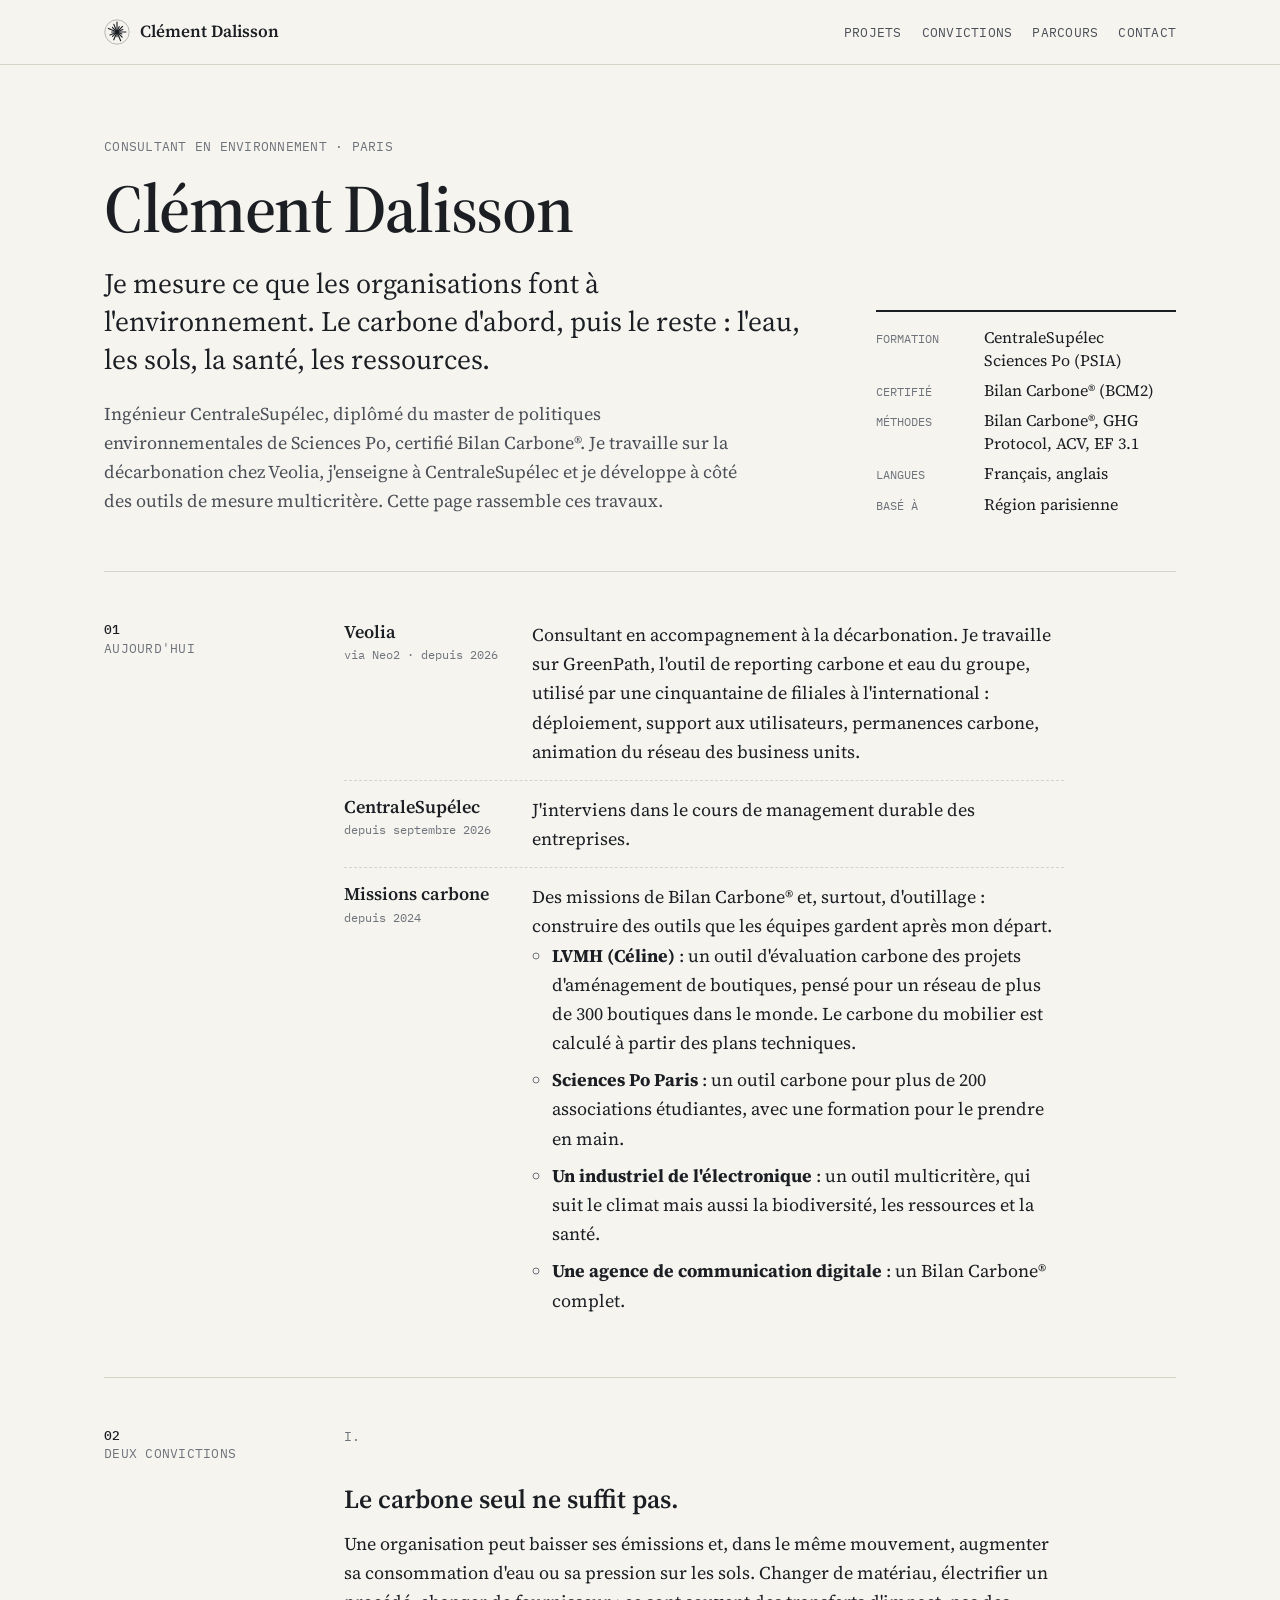
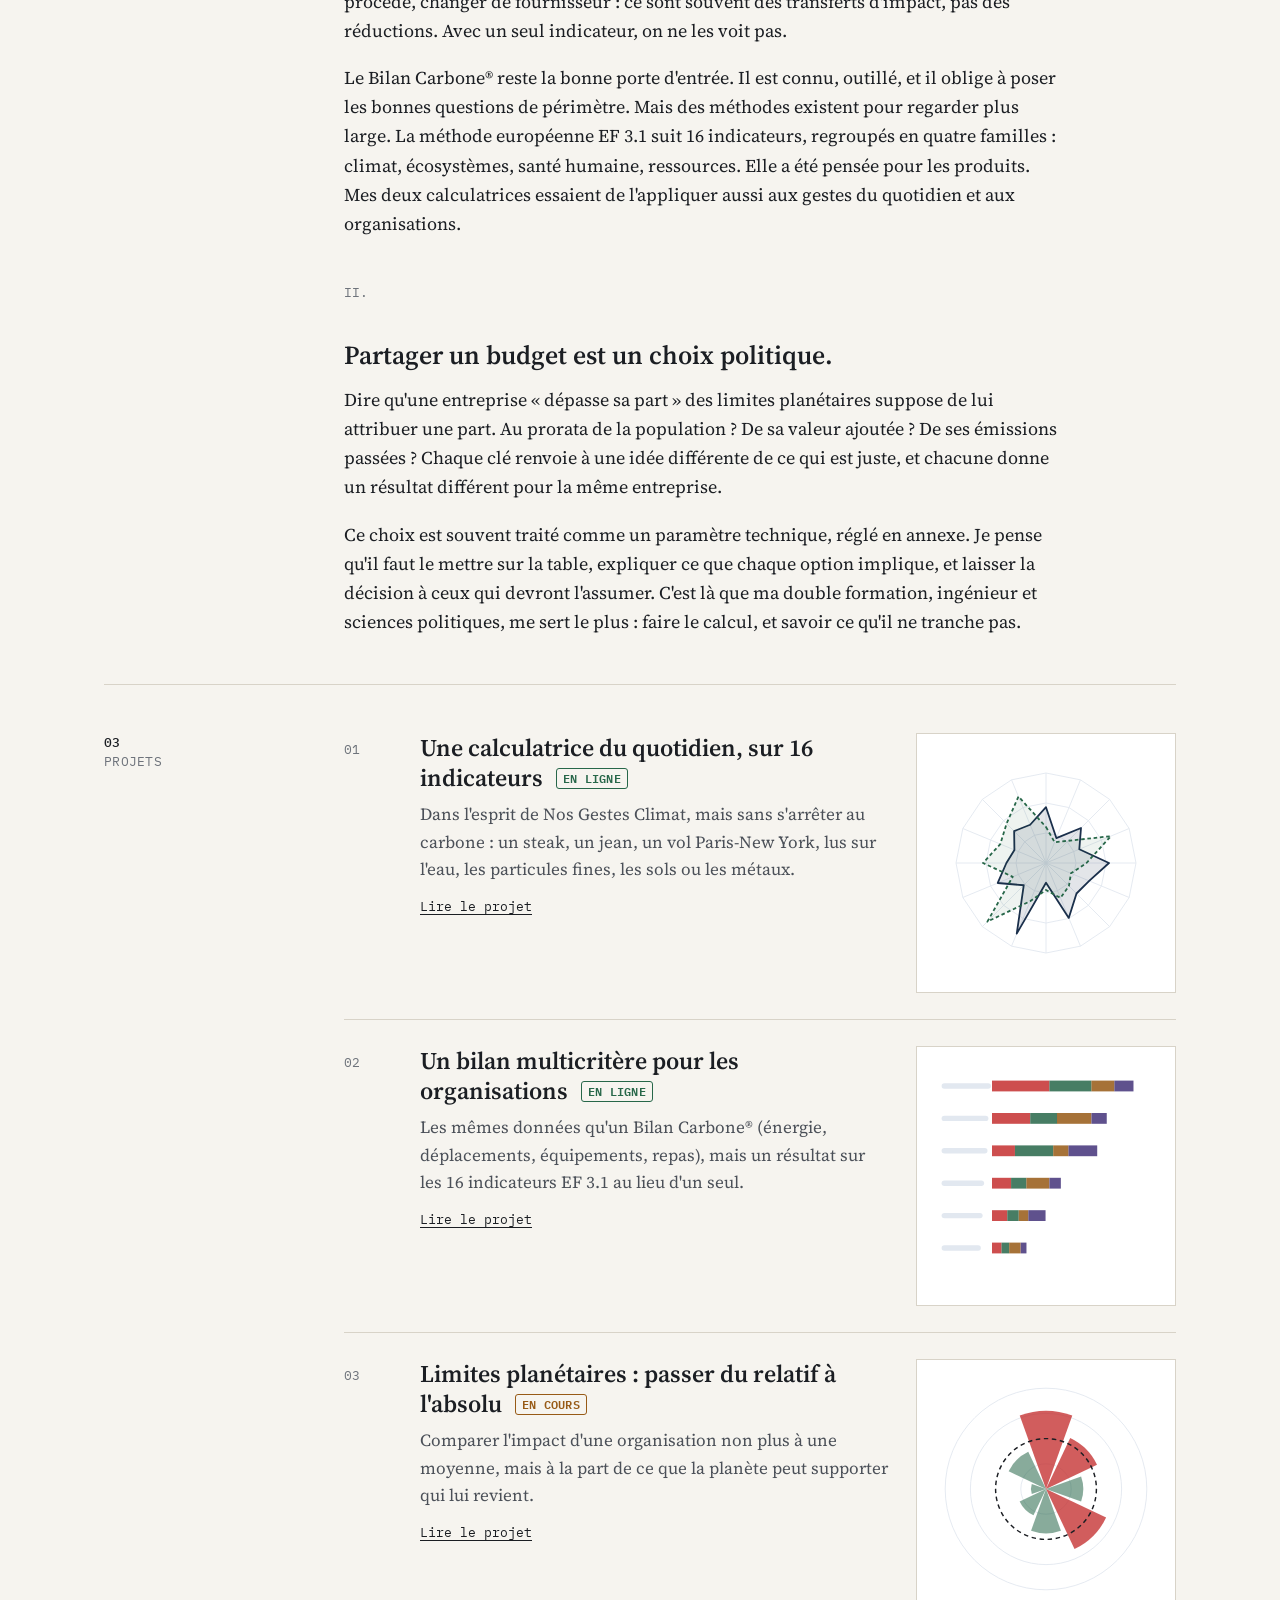
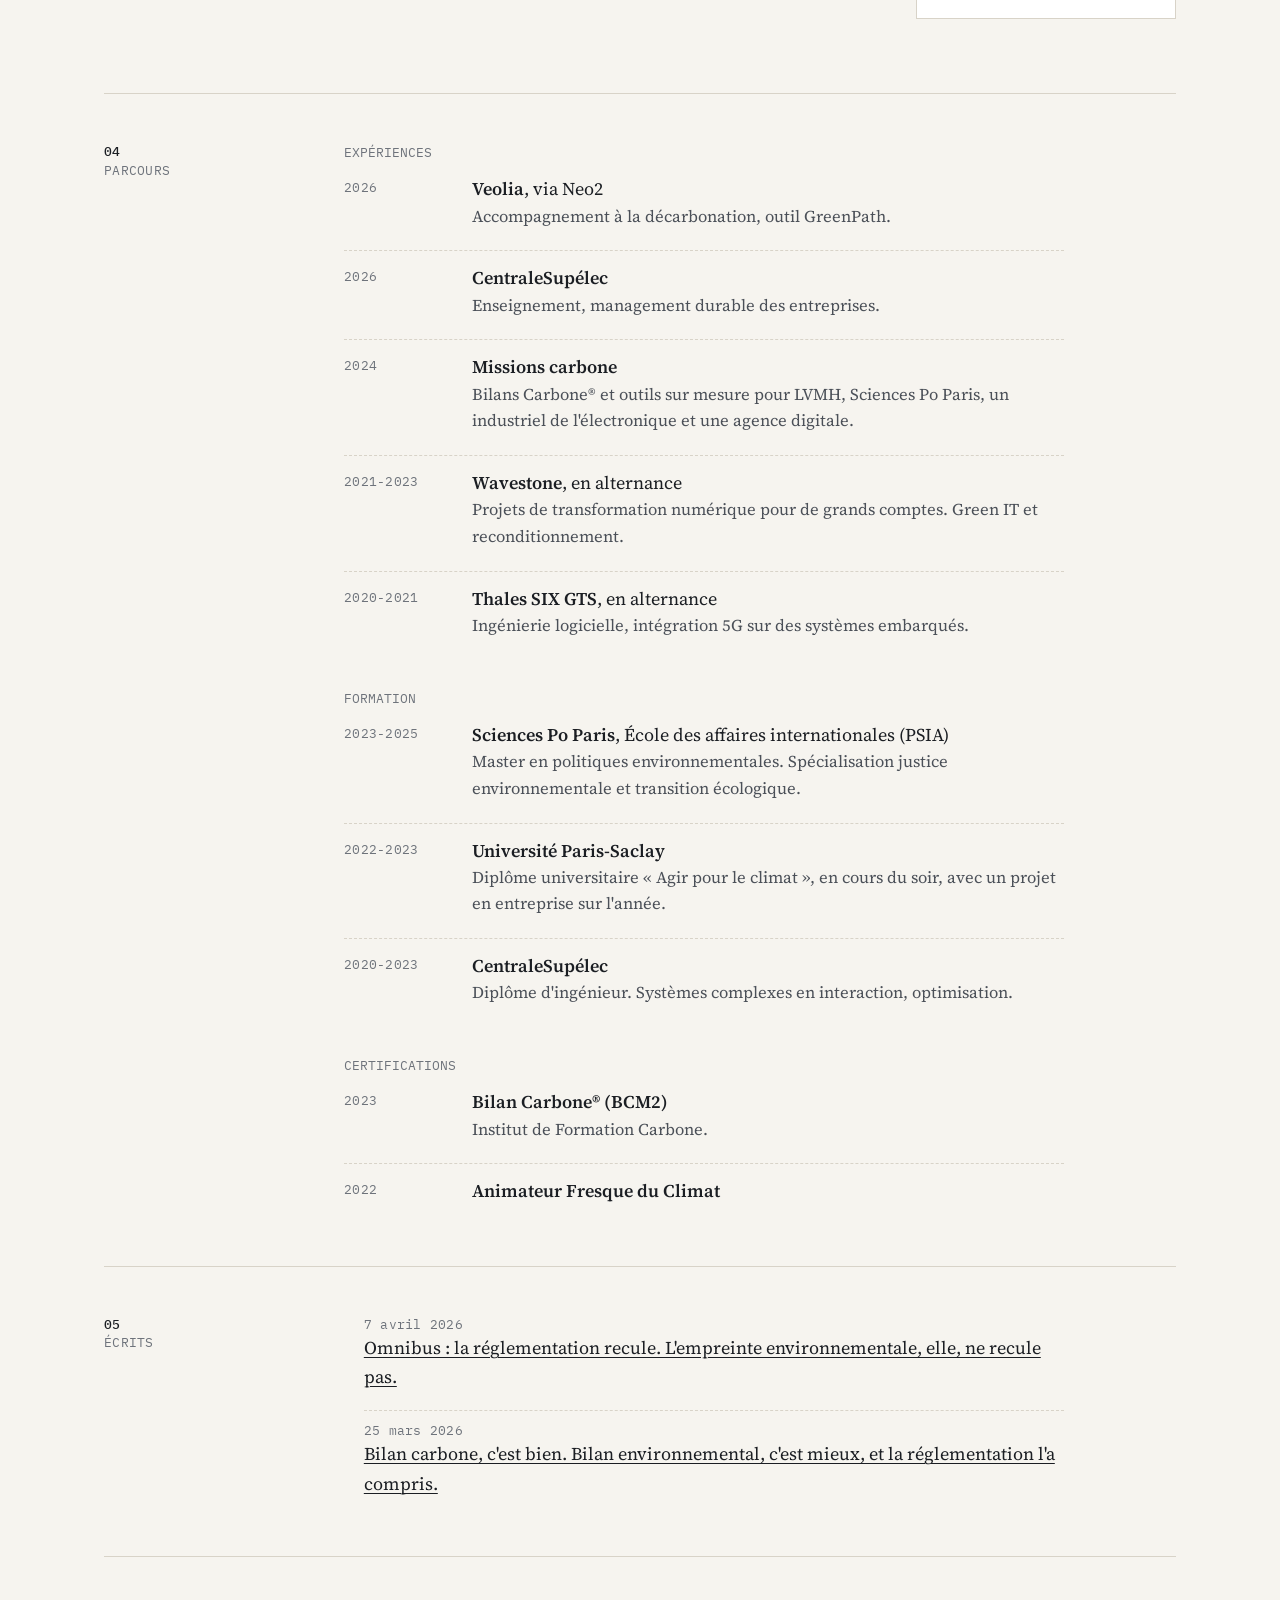
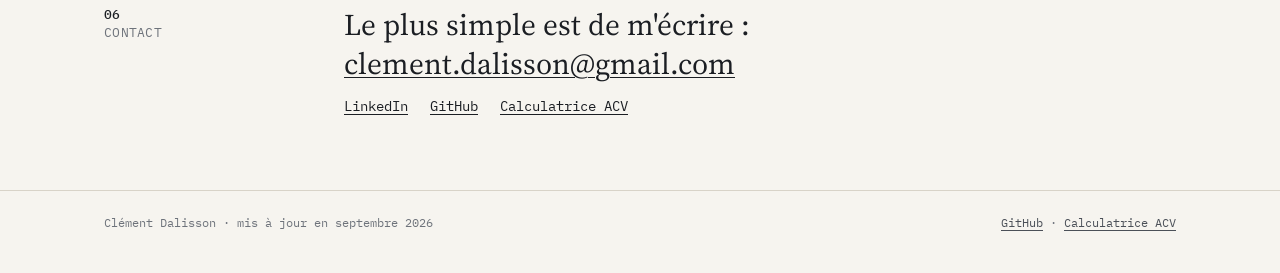
==== index.html @ efe72d6f "Première version de la page personnelle Co-Authored-By: Claude Opus 5.5 <noreply@anthropic.com>" ====
<!doctype html>
<html lang="fr">
<head>
<meta charset="utf-8">
<meta name="viewport" content="width=device-width, initial-scale=1">
<title>Clément Dalisson · Consultant en environnement</title>
<meta name="description" content="Clément Dalisson, consultant en environnement. Bilan Carbone®, analyse multicritère EF 3.1, outils de mesure pour les organisations.">
<meta name="author" content="Clément Dalisson">
<link rel="canonical" href="https://clementdalisson.github.io/">
<meta property="og:type" content="website">
<meta property="og:title" content="Clément Dalisson · Consultant en environnement">
<meta property="og:description" content="Clément Dalisson, consultant en environnement. Bilan Carbone®, analyse multicritère EF 3.1, outils de mesure pour les organisations.">
<meta property="og:url" content="https://clementdalisson.github.io/">
<meta property="og:locale" content="fr_FR">
<link rel="icon" href="./assets/favicon.svg" type="image/svg+xml">
<link rel="preconnect" href="https://fonts.googleapis.com">
<link rel="preconnect" href="https://fonts.gstatic.com" crossorigin>
<link rel="stylesheet" href="https://fonts.googleapis.com/css2?family=IBM+Plex+Mono:wght@400;500&family=Source+Serif+4:ital,opsz,wght@0,8..60,400;0,8..60,600;1,8..60,400&display=swap">
<link rel="stylesheet" href="./assets/style.css">
</head>
<body>
<header class="top">
  <div class="wrap">
    <a class="brand" href="./"><svg viewBox="0 0 32 32" xmlns="http://www.w3.org/2000/svg" aria-hidden="true"><circle cx="16.0" cy="16.0" r="15.0" fill="none" stroke="#1B1E23" stroke-width="1" opacity="0.35"/><line x1="16.0" y1="16.0" x2="16.0" y2="3.7" stroke="#1B1E23" stroke-width="1.4" stroke-linecap="round"/><line x1="16.0" y1="16.0" x2="18.7" y2="9.4" stroke="#1B1E23" stroke-width="1.4" stroke-linecap="round"/><line x1="16.0" y1="16.0" x2="22.9" y2="9.1" stroke="#1B1E23" stroke-width="1.4" stroke-linecap="round"/><line x1="16.0" y1="16.0" x2="23.2" y2="13.0" stroke="#1B1E23" stroke-width="1.4" stroke-linecap="round"/><line x1="16.0" y1="16.0" x2="27.0" y2="16.0" stroke="#1B1E23" stroke-width="1.4" stroke-linecap="round"/><line x1="16.0" y1="16.0" x2="22.0" y2="18.5" stroke="#1B1E23" stroke-width="1.4" stroke-linecap="round"/><line x1="16.0" y1="16.0" x2="22.4" y2="22.4" stroke="#1B1E23" stroke-width="1.4" stroke-linecap="round"/><line x1="16.0" y1="16.0" x2="20.5" y2="26.8" stroke="#1B1E23" stroke-width="1.4" stroke-linecap="round"/><line x1="16.0" y1="16.0" x2="16.0" y2="21.9" stroke="#1B1E23" stroke-width="1.4" stroke-linecap="round"/><line x1="16.0" y1="16.0" x2="12.0" y2="25.6" stroke="#1B1E23" stroke-width="1.4" stroke-linecap="round"/><line x1="16.0" y1="16.0" x2="10.5" y2="21.5" stroke="#1B1E23" stroke-width="1.4" stroke-linecap="round"/><line x1="16.0" y1="16.0" x2="7.4" y2="19.6" stroke="#1B1E23" stroke-width="1.4" stroke-linecap="round"/><line x1="16.0" y1="16.0" x2="9.5" y2="16.0" stroke="#1B1E23" stroke-width="1.4" stroke-linecap="round"/><line x1="16.0" y1="16.0" x2="5.4" y2="11.6" stroke="#1B1E23" stroke-width="1.4" stroke-linecap="round"/><line x1="16.0" y1="16.0" x2="10.3" y2="10.3" stroke="#1B1E23" stroke-width="1.4" stroke-linecap="round"/><line x1="16.0" y1="16.0" x2="12.1" y2="6.6" stroke="#1B1E23" stroke-width="1.4" stroke-linecap="round"/></svg><span>Clément Dalisson</span></a>
    <nav class="nav" aria-label="Navigation principale">
      <a href="./#projets">Projets</a>
      <a href="./#convictions">Convictions</a>
      <a href="./#parcours">Parcours</a>
      <a href="./#contact">Contact</a>
    </nav>
  </div>
</header>

<main>
  <section class="hero">
    <div class="wrap hero-grid">
      <div>
        <p class="kicker">Consultant en environnement · Paris</p>
        <h1>Clément Dalisson</h1>
        <p class="lede">Je mesure ce que les organisations font à l'environnement. Le carbone d'abord, puis le reste&nbsp;: l'eau, les sols, la santé, les ressources.</p>
        <p class="after">Ingénieur CentraleSupélec, diplômé du master de politiques environnementales de Sciences Po, certifié Bilan Carbone®. Je travaille sur la décarbonation chez Veolia, j'enseigne à CentraleSupélec et je développe à côté des outils de mesure multicritère. Cette page rassemble ces travaux.</p>
      </div>
      <aside class="card-facts" aria-label="En bref">
        <dl>
          <dt>Formation</dt><dd>CentraleSupélec<br>Sciences Po (PSIA)</dd>
          <dt>Certifié</dt><dd>Bilan Carbone® (BCM2)</dd>
          <dt>Méthodes</dt><dd>Bilan Carbone®, GHG Protocol, ACV, EF 3.1</dd>
          <dt>Langues</dt><dd>Français, anglais</dd>
          <dt>Basé à</dt><dd>Région parisienne</dd>
        </dl>
      </aside>
    </div>
  </section>

  <div class="wrap">

    <section class="row" id="aujourdhui">
      <div class="label"><b>01</b>Aujourd'hui</div>
      <div class="prose">
        <ul class="entries">
          <li>
            <div class="who">Veolia<small>via Neo2 · depuis 2026</small></div>
            <div>Consultant en accompagnement à la décarbonation. Je travaille sur GreenPath, l'outil de reporting carbone et eau du groupe, utilisé par une cinquantaine de filiales à l'international&nbsp;: déploiement, support aux utilisateurs, permanences carbone, animation du réseau des business units.</div>
          </li>
          <li>
            <div class="who">CentraleSupélec<small>depuis septembre 2026</small></div>
            <div>J'interviens dans le cours de management durable des entreprises.</div>
          </li>
          <li>
            <div class="who">Missions carbone<small>depuis 2024</small></div>
            <div>
              Des missions de Bilan Carbone® et, surtout, d'outillage&nbsp;: construire des outils que les équipes gardent après mon départ.
              <ul>
                <li><strong>LVMH (Céline)</strong>&nbsp;: un outil d'évaluation carbone des projets d'aménagement de boutiques, pensé pour un réseau de plus de 300 boutiques dans le monde. Le carbone du mobilier est calculé à partir des plans techniques.</li>
                <li><strong>Sciences Po Paris</strong>&nbsp;: un outil carbone pour plus de 200 associations étudiantes, avec une formation pour le prendre en main.</li>
                <li><strong>Un industriel de l'électronique</strong>&nbsp;: un outil multicritère, qui suit le climat mais aussi la biodiversité, les ressources et la santé.</li>
                <li><strong>Une agence de communication digitale</strong>&nbsp;: un Bilan Carbone® complet.</li>
              </ul>
            </div>
          </li>
        </ul>
      </div>
    </section>

    <section class="row" id="convictions">
      <div class="label"><b>02</b>Deux convictions</div>
      <div class="prose">
        <div class="thesis">
          <span class="n">I.</span>
          <h3>Le carbone seul ne suffit pas.</h3>
          <p>Une organisation peut baisser ses émissions et, dans le même mouvement, augmenter sa consommation d'eau ou sa pression sur les sols. Changer de matériau, électrifier un procédé, changer de fournisseur&nbsp;: ce sont souvent des transferts d'impact, pas des réductions. Avec un seul indicateur, on ne les voit pas.</p>
          <p>Le Bilan Carbone® reste la bonne porte d'entrée. Il est connu, outillé, et il oblige à poser les bonnes questions de périmètre. Mais des méthodes existent pour regarder plus large. La méthode européenne EF 3.1 suit 16 indicateurs, regroupés en quatre familles&nbsp;: climat, écosystèmes, santé humaine, ressources. Elle a été pensée pour les produits. Mes deux calculatrices essaient de l'appliquer aussi aux gestes du quotidien et aux organisations.</p>
        </div>
        <div class="thesis">
          <span class="n">II.</span>
          <h3>Partager un budget est un choix politique.</h3>
          <p>Dire qu'une entreprise «&nbsp;dépasse sa part&nbsp;» des limites planétaires suppose de lui attribuer une part. Au prorata de la population&nbsp;? De sa valeur ajoutée&nbsp;? De ses émissions passées&nbsp;? Chaque clé renvoie à une idée différente de ce qui est juste, et chacune donne un résultat différent pour la même entreprise.</p>
          <p>Ce choix est souvent traité comme un paramètre technique, réglé en annexe. Je pense qu'il faut le mettre sur la table, expliquer ce que chaque option implique, et laisser la décision à ceux qui devront l'assumer. C'est là que ma double formation, ingénieur et sciences politiques, me sert le plus&nbsp;: faire le calcul, et savoir ce qu'il ne tranche pas.</p>
        </div>
      </div>
    </section>

    <section class="row" id="projets">
      <div class="label"><b>03</b>Projets</div>
      <ol class="projects">
        <li>
          <a class="project" href="projets/calculatrice-personnelle.html">
            <span class="num">01</span>
            <div>
              <h3>Une calculatrice du quotidien, sur 16 indicateurs <span class="tag">En ligne</span></h3>
              <p>Dans l'esprit de Nos Gestes Climat, mais sans s'arrêter au carbone&nbsp;: un steak, un jean, un vol Paris-New York, lus sur l'eau, les particules fines, les sols ou les métaux.</p>
              <span class="go">Lire le projet</span>
            </div>
            <div class="thumb"><svg viewBox="0 0 260 260" xmlns="http://www.w3.org/2000/svg" role="img" aria-label="Aperçu : radar 16 indicateurs">
<polygon points="130.0,96.7 142.8,99.2 153.6,106.4 160.8,117.2 163.3,130.0 160.8,142.8 153.6,153.6 142.8,160.8 130.0,163.3 117.2,160.8 106.4,153.6 99.2,142.8 96.7,130.0 99.2,117.2 106.4,106.4 117.2,99.2" fill="none" stroke="#E2E8F0" stroke-width="1"/>
<polygon points="130.0,63.3 155.5,68.4 177.1,82.9 191.6,104.5 196.7,130.0 191.6,155.5 177.1,177.1 155.5,191.6 130.0,196.7 104.5,191.6 82.9,177.1 68.4,155.5 63.3,130.0 68.4,104.5 82.9,82.9 104.5,68.4" fill="none" stroke="#E2E8F0" stroke-width="1"/>
<polygon points="130.0,30.0 168.3,37.6 200.7,59.3 222.4,91.7 230.0,130.0 222.4,168.3 200.7,200.7 168.3,222.4 130.0,230.0 91.7,222.4 59.3,200.7 37.6,168.3 30.0,130.0 37.6,91.7 59.3,59.3 91.7,37.6" fill="none" stroke="#E2E8F0" stroke-width="1"/>
<line x1="130.0" y1="130.0" x2="130.0" y2="30.0" stroke="#E2E8F0" stroke-width="1"/>
<line x1="130.0" y1="130.0" x2="168.3" y2="37.6" stroke="#E2E8F0" stroke-width="1"/>
<line x1="130.0" y1="130.0" x2="200.7" y2="59.3" stroke="#E2E8F0" stroke-width="1"/>
<line x1="130.0" y1="130.0" x2="222.4" y2="91.7" stroke="#E2E8F0" stroke-width="1"/>
<line x1="130.0" y1="130.0" x2="230.0" y2="130.0" stroke="#E2E8F0" stroke-width="1"/>
<line x1="130.0" y1="130.0" x2="222.4" y2="168.3" stroke="#E2E8F0" stroke-width="1"/>
<line x1="130.0" y1="130.0" x2="200.7" y2="200.7" stroke="#E2E8F0" stroke-width="1"/>
<line x1="130.0" y1="130.0" x2="168.3" y2="222.4" stroke="#E2E8F0" stroke-width="1"/>
<line x1="130.0" y1="130.0" x2="130.0" y2="230.0" stroke="#E2E8F0" stroke-width="1"/>
<line x1="130.0" y1="130.0" x2="91.7" y2="222.4" stroke="#E2E8F0" stroke-width="1"/>
<line x1="130.0" y1="130.0" x2="59.3" y2="200.7" stroke="#E2E8F0" stroke-width="1"/>
<line x1="130.0" y1="130.0" x2="37.6" y2="168.3" stroke="#E2E8F0" stroke-width="1"/>
<line x1="130.0" y1="130.0" x2="30.0" y2="130.0" stroke="#E2E8F0" stroke-width="1"/>
<line x1="130.0" y1="130.0" x2="37.6" y2="91.7" stroke="#E2E8F0" stroke-width="1"/>
<line x1="130.0" y1="130.0" x2="59.3" y2="59.3" stroke="#E2E8F0" stroke-width="1"/>
<line x1="130.0" y1="130.0" x2="91.7" y2="37.6" stroke="#E2E8F0" stroke-width="1"/>
<polygon points="130.0,68.0 141.5,102.3 168.9,91.1 167.0,114.7 200.0,130.0 178.0,149.9 163.9,163.9 155.3,191.0 130.0,152.0 97.5,208.5 105.3,154.7 76.4,152.2 86.0,130.0 94.9,115.5 94.6,94.6 112.4,87.5" fill="#1A2F4B" fill-opacity="0.12" stroke="#1A2F4B" stroke-width="2" stroke-linejoin="round"/>
<polygon points="130.0,90.0 139.6,106.9 154.7,105.3 202.1,100.2 175.0,130.0 157.7,141.5 155.5,155.5 146.1,168.8 130.0,160.0 112.4,172.5 64.9,195.1 93.0,145.3 60.0,130.0 79.2,109.0 86.2,86.2 99.4,56.1" fill="#276749" fill-opacity="0.08" stroke="#276749" stroke-width="2" stroke-linejoin="round" stroke-dasharray="4 3"/>
</svg></div>
          </a>
        </li>
        <li>
          <a class="project" href="projets/calculatrice-organisation.html">
            <span class="num">02</span>
            <div>
              <h3>Un bilan multicritère pour les organisations <span class="tag">En ligne</span></h3>
              <p>Les mêmes données qu'un Bilan Carbone® (énergie, déplacements, équipements, repas), mais un résultat sur les 16 indicateurs EF 3.1 au lieu d'un seul.</p>
              <span class="go">Lire le projet</span>
            </div>
            <div class="thumb"><svg viewBox="0 0 260 260" xmlns="http://www.w3.org/2000/svg" role="img" aria-label="Aperçu : restitution par poste et par catégorie de dommage">
<rect x="14" y="27" width="54.8" height="6" rx="3" fill="#E2E8F0"/>
<rect x="70.0" y="24" width="63.8" height="12" fill="#C53030" fill-opacity="0.85"/>
<rect x="133.8" y="24" width="46.7" height="12" fill="#276749" fill-opacity="0.85"/>
<rect x="180.5" y="24" width="25.5" height="12" fill="#975A16" fill-opacity="0.85"/>
<rect x="206.0" y="24" width="21.2" height="12" fill="#44337A" fill-opacity="0.85"/>
<rect x="14" y="63" width="52.0" height="6" rx="3" fill="#E2E8F0"/>
<rect x="70.0" y="60" width="42.5" height="12" fill="#C53030" fill-opacity="0.85"/>
<rect x="112.5" y="60" width="29.8" height="12" fill="#276749" fill-opacity="0.85"/>
<rect x="142.2" y="60" width="38.2" height="12" fill="#975A16" fill-opacity="0.85"/>
<rect x="180.5" y="60" width="17.0" height="12" fill="#44337A" fill-opacity="0.85"/>
<rect x="14" y="99" width="51.0" height="6" rx="3" fill="#E2E8F0"/>
<rect x="70.0" y="96" width="25.5" height="12" fill="#C53030" fill-opacity="0.85"/>
<rect x="95.5" y="96" width="42.5" height="12" fill="#276749" fill-opacity="0.85"/>
<rect x="138.0" y="96" width="17.0" height="12" fill="#975A16" fill-opacity="0.85"/>
<rect x="155.0" y="96" width="31.9" height="12" fill="#44337A" fill-opacity="0.85"/>
<rect x="14" y="135" width="47.2" height="6" rx="3" fill="#E2E8F0"/>
<rect x="70.0" y="132" width="21.2" height="12" fill="#C53030" fill-opacity="0.85"/>
<rect x="91.2" y="132" width="17.0" height="12" fill="#276749" fill-opacity="0.85"/>
<rect x="108.2" y="132" width="25.5" height="12" fill="#975A16" fill-opacity="0.85"/>
<rect x="133.8" y="132" width="12.7" height="12" fill="#44337A" fill-opacity="0.85"/>
<rect x="14" y="171" width="45.6" height="6" rx="3" fill="#E2E8F0"/>
<rect x="70.0" y="168" width="17.0" height="12" fill="#C53030" fill-opacity="0.85"/>
<rect x="87.0" y="168" width="12.7" height="12" fill="#276749" fill-opacity="0.85"/>
<rect x="99.8" y="168" width="10.6" height="12" fill="#975A16" fill-opacity="0.85"/>
<rect x="110.4" y="168" width="19.1" height="12" fill="#44337A" fill-opacity="0.85"/>
<rect x="14" y="207" width="43.6" height="6" rx="3" fill="#E2E8F0"/>
<rect x="70.0" y="204" width="10.6" height="12" fill="#C53030" fill-opacity="0.85"/>
<rect x="80.6" y="204" width="8.5" height="12" fill="#276749" fill-opacity="0.85"/>
<rect x="89.1" y="204" width="12.7" height="12" fill="#975A16" fill-opacity="0.85"/>
<rect x="101.9" y="204" width="6.4" height="12" fill="#44337A" fill-opacity="0.85"/>
</svg></div>
          </a>
        </li>
        <li>
          <a class="project" href="projets/limites-planetaires.html">
            <span class="num">03</span>
            <div>
              <h3>Limites planétaires&nbsp;: passer du relatif à l'absolu <span class="tag wip">En cours</span></h3>
              <p>Comparer l'impact d'une organisation non plus à une moyenne, mais à la part de ce que la planète peut supporter qui lui revient.</p>
              <span class="go">Lire le projet</span>
            </div>
            <div class="thumb"><svg viewBox="0 0 260 260" xmlns="http://www.w3.org/2000/svg" role="img" aria-label="Aperçu : diagramme polaire">
<circle cx="130.0" cy="130.0" r="28.0" fill="none" stroke="#E2E8F0" stroke-width="1"/>
<circle cx="130.0" cy="130.0" r="84.0" fill="none" stroke="#E2E8F0" stroke-width="1"/>
<circle cx="130.0" cy="130.0" r="112.0" fill="none" stroke="#E2E8F0" stroke-width="1"/>
<path d="M130.0,130.0 L100.8,48.2 A86.8,86.8 0 0 1 159.2,48.2 Z" fill="#C53030" fill-opacity="0.78"/>
<path d="M130.0,130.0 L156.9,73.3 A62.7,62.7 0 0 1 186.7,103.1 Z" fill="#C53030" fill-opacity="0.78"/>
<path d="M130.0,130.0 L169.0,116.1 A41.4,41.4 0 0 1 169.0,143.9 Z" fill="#276749" fill-opacity="0.55"/>
<path d="M130.0,130.0 L196.8,161.7 A73.9,73.9 0 0 1 161.7,196.8 Z" fill="#C53030" fill-opacity="0.78"/>
<path d="M130.0,130.0 L146.6,176.4 A49.3,49.3 0 0 1 113.4,176.4 Z" fill="#276749" fill-opacity="0.55"/>
<path d="M130.0,130.0 L116.1,159.3 A32.5,32.5 0 0 1 100.7,143.9 Z" fill="#276749" fill-opacity="0.55"/>
<path d="M130.0,130.0 L114.2,135.6 A16.8,16.8 0 0 1 114.2,124.4 Z" fill="#276749" fill-opacity="0.55"/>
<path d="M130.0,130.0 L88.5,110.3 A45.9,45.9 0 0 1 110.3,88.5 Z" fill="#276749" fill-opacity="0.55"/>
<circle cx="130.0" cy="130.0" r="56" fill="none" stroke="#1B1E23" stroke-width="1.6" stroke-dasharray="5 4"/>
</svg></div>
          </a>
        </li>
      </ol>
    </section>

    <section class="row" id="parcours">
      <div class="label"><b>04</b>Parcours</div>
      <div class="prose">
        <p class="sub-h">Expériences</p>
        <ol class="timeline">
          <li><span class="year">2026</span><div><strong>Veolia</strong>, via Neo2<span class="d">Accompagnement à la décarbonation, outil GreenPath.</span></div></li>
          <li><span class="year">2026</span><div><strong>CentraleSupélec</strong><span class="d">Enseignement, management durable des entreprises.</span></div></li>
          <li><span class="year">2024</span><div><strong>Missions carbone</strong><span class="d">Bilans Carbone® et outils sur mesure pour LVMH, Sciences Po Paris, un industriel de l'électronique et une agence digitale.</span></div></li>
          <li><span class="year">2021-2023</span><div><strong>Wavestone</strong>, en alternance<span class="d">Projets de transformation numérique pour de grands comptes. Green IT et reconditionnement.</span></div></li>
          <li><span class="year">2020-2021</span><div><strong>Thales SIX GTS</strong>, en alternance<span class="d">Ingénierie logicielle, intégration 5G sur des systèmes embarqués.</span></div></li>
        </ol>
        <p class="sub-h">Formation</p>
        <ol class="timeline">
          <li><span class="year">2023-2025</span><div><strong>Sciences Po Paris</strong>, École des affaires internationales (PSIA)<span class="d">Master en politiques environnementales. Spécialisation justice environnementale et transition écologique.</span></div></li>
          <li><span class="year">2022-2023</span><div><strong>Université Paris-Saclay</strong><span class="d">Diplôme universitaire «&nbsp;Agir pour le climat&nbsp;», en cours du soir, avec un projet en entreprise sur l'année.</span></div></li>
          <li><span class="year">2020-2023</span><div><strong>CentraleSupélec</strong><span class="d">Diplôme d'ingénieur. Systèmes complexes en interaction, optimisation.</span></div></li>
        </ol>
        <p class="sub-h">Certifications</p>
        <ol class="timeline">
          <li><span class="year">2023</span><div><strong>Bilan Carbone® (BCM2)</strong><span class="d">Institut de Formation Carbone.</span></div></li>
          <li><span class="year">2022</span><div><strong>Animateur Fresque du Climat</strong></div></li>
        </ol>
      </div>
    </section>

    <section class="row" id="ecrits">
      <div class="label"><b>05</b>Écrits</div>
      <div class="prose">
        <ul class="writings">
          <li><span class="year">7 avril 2026</span><a href="https://clementdalisson.github.io/calculatrice-acv/#articles/2026-04-omnibus-reglementation-empreinte-environnementale">Omnibus&nbsp;: la réglementation recule. L'empreinte environnementale, elle, ne recule pas.</a></li>
          <li><span class="year">25 mars 2026</span><a href="https://clementdalisson.github.io/calculatrice-acv/#articles/2026-03-bilan-carbone-vs-bilan-environnemental">Bilan carbone, c'est bien. Bilan environnemental, c'est mieux, et la réglementation l'a compris.</a></li>
        </ul>
      </div>
    </section>

    <section class="row" id="contact">
      <div class="label"><b>06</b>Contact</div>
      <div class="prose">
        <p class="contact-line">Le plus simple est de m'écrire&nbsp;: <a href="mailto:clement.dalisson@gmail.com">clement.dalisson@gmail.com</a></p>
        <p class="contact-links">
          <a href="https://www.linkedin.com/in/clement-dalisson">LinkedIn</a>
          <a href="https://github.com/ClementDalisson">GitHub</a>
          <a href="https://clementdalisson.github.io/calculatrice-acv/">Calculatrice ACV</a>
        </p>
      </div>
    </section>

  </div>
</main>

<footer class="foot">
  <div class="wrap">
    <span>Clément Dalisson · mis à jour en septembre 2026</span>
    <span><a href="https://github.com/ClementDalisson">GitHub</a> · <a href="https://clementdalisson.github.io/calculatrice-acv/">Calculatrice ACV</a></span>
  </div>
</footer>
</body>
</html>
---- assets/style.css ----
/* clementdalisson.github.io
   Mise en page éditoriale. Les fragments d'interface reprennent
   la palette de la calculatrice (calculatrice-acv). */

:root {
  --paper: #F6F4EF;
  --paper-2: #EFECE4;
  --card: #FFFFFF;
  --ink: #1B1E23;
  --ink-2: #4B5058;
  --ink-3: #6E737B;
  --rule: #D8D3C8;
  --navy: #1A2F4B;
  --navy-2: #2C5282;

  /* catégories de dommage, reprises de la calculatrice */
  --climat: #C53030;
  --eco: #276749;
  --sante: #975A16;
  --ressources: #44337A;

  --serif: "Source Serif 4", Georgia, "Times New Roman", serif;
  --mono: "IBM Plex Mono", ui-monospace, Menlo, Consolas, monospace;
  --ui: "Segoe UI", system-ui, -apple-system, sans-serif;

  --wrap: 1120px;
  --gutter: 24px;
  color-scheme: light;
}

* { box-sizing: border-box; margin: 0; padding: 0; }

html { -webkit-text-size-adjust: 100%; }

body {
  background: var(--paper);
  color: var(--ink);
  font-family: var(--serif);
  font-size: 18px;
  line-height: 1.62;
  font-optical-sizing: auto;
  -webkit-font-smoothing: antialiased;
  overflow-x: hidden;
}

a { color: inherit; text-decoration-thickness: 1px; text-underline-offset: 3px; }
a:hover { color: var(--navy-2); }
:focus-visible { outline: 2px solid var(--navy-2); outline-offset: 3px; border-radius: 2px; }

.wrap { max-width: var(--wrap); margin: 0 auto; padding: 0 var(--gutter); }

.mono, .kicker, .label, figcaption, .meta dt, .nav a, .tag, .year {
  font-family: var(--mono);
  font-size: 12.5px;
  letter-spacing: 0.02em;
  line-height: 1.5;
}

/* ---------- En-tête ---------- */
.top {
  border-bottom: 1px solid var(--rule);
}
.top .wrap {
  display: flex; align-items: center; justify-content: space-between;
  gap: 16px; min-height: 64px; flex-wrap: wrap; padding-top: 10px; padding-bottom: 10px;
}
.brand {
  display: inline-flex; align-items: center; gap: 10px;
  text-decoration: none; font-weight: 600; font-size: 17px;
}
.brand svg { width: 26px; height: 26px; flex: none; }
.nav { display: flex; gap: 20px; flex-wrap: wrap; }
.nav a { text-decoration: none; color: var(--ink-2); text-transform: uppercase; }
.nav a:hover, .nav a[aria-current="page"] { color: var(--ink); text-decoration: underline; }

/* ---------- Ouverture ---------- */
.hero { padding: 72px 0 56px; }
.hero-grid {
  display: grid; grid-template-columns: minmax(0, 1fr) 300px; gap: 64px; align-items: end;
}
.kicker { color: var(--ink-3); text-transform: uppercase; margin-bottom: 18px; }
h1 {
  font-weight: 600; font-size: clamp(40px, 6vw, 68px);
  line-height: 1.02; letter-spacing: -0.02em;
}
.lede {
  font-size: clamp(22px, 2.4vw, 28px); line-height: 1.35;
  margin-top: 22px; max-width: 30em; font-weight: 400;
}
.hero p.after { margin-top: 20px; max-width: 36em; color: var(--ink-2); }

.card-facts {
  border-top: 2px solid var(--ink);
  padding-top: 14px;
}
.card-facts dl { display: grid; grid-template-columns: 96px 1fr; row-gap: 8px; column-gap: 12px; }
.card-facts dt { font-family: var(--mono); font-size: 12px; color: var(--ink-3); text-transform: uppercase; padding-top: 3px; }
.card-facts dd { font-size: 16px; line-height: 1.4; }

/* ---------- Rangées à marge ---------- */
.row {
  display: grid; grid-template-columns: 200px minmax(0, 1fr); gap: 40px;
  border-top: 1px solid var(--rule); padding: 48px 0;
}
.row > .label { color: var(--ink-3); text-transform: uppercase; }
.row > .label b { display: block; color: var(--ink); font-weight: 500; }
.prose { max-width: 40em; }
.prose p + p, .prose p + ul, .prose ul + p { margin-top: 1em; }
.prose h3 {
  font-size: 22px; font-weight: 600; line-height: 1.3; margin: 0 0 10px;
}
.prose h3:not(:first-child) { margin-top: 36px; }
.prose ul { padding-left: 1.1em; }
.prose li + li { margin-top: 0.45em; }
.prose li::marker { color: var(--ink-3); }
.prose .aside { color: var(--ink-2); font-size: 16.5px; }

/* Convictions */
.thesis + .thesis { margin-top: 44px; }
.thesis h3 { font-size: 26px; font-weight: 600; margin-bottom: 12px; }
.thesis .n { font-family: var(--mono); font-size: 13px; color: var(--ink-3); display: block; margin-bottom: 6px; }

/* Missions / postes */
.entries { list-style: none; padding: 0 !important; }
.entries > li { display: grid; grid-template-columns: 170px minmax(0, 1fr); gap: 18px; padding: 14px 0; border-top: 1px dashed var(--rule); margin: 0 !important; }
.entries > li:first-child { border-top: 0; padding-top: 0; }
.entries .who { font-weight: 600; line-height: 1.35; }
.entries .who small { display: block; font-family: var(--mono); font-weight: 400; font-size: 12px; color: var(--ink-3); margin-top: 3px; }

/* ---------- Projets (index) ---------- */
.projects { list-style: none; }
.project {
  display: grid; grid-template-columns: 48px minmax(0, 1fr) 260px; gap: 28px;
  align-items: start; padding: 26px 0; border-top: 1px solid var(--rule);
  text-decoration: none; color: inherit;
}
.projects li:first-child .project { border-top: 0; padding-top: 0; }
.project .num { font-family: var(--mono); font-size: 13px; color: var(--ink-3); padding-top: 6px; }
.project h3 { font-size: 24px; font-weight: 600; line-height: 1.25; }
.project p { color: var(--ink-2); margin-top: 8px; font-size: 17px; }
.project .go { font-family: var(--mono); font-size: 12.5px; margin-top: 12px; display: inline-block; text-decoration: underline; text-underline-offset: 3px; }
.project:hover h3 { color: var(--navy-2); }
.project .thumb { background: var(--card); border: 1px solid var(--rule); padding: 12px; }
.project .thumb svg { display: block; width: 100%; height: auto; }
.tag {
  display: inline-block; font-size: 11.5px; text-transform: uppercase;
  border: 1px solid currentColor; border-radius: 3px; padding: 1px 6px; margin-left: 8px;
  vertical-align: 3px; color: var(--eco);
}
.tag.wip { color: var(--sante); }

/* ---------- Parcours ---------- */
.timeline { list-style: none; }
.timeline li { display: grid; grid-template-columns: 110px minmax(0, 1fr); gap: 18px; padding: 12px 0; border-top: 1px dashed var(--rule); }
.timeline li:first-child { border-top: 0; padding-top: 0; }
.timeline .year { color: var(--ink-3); padding-top: 4px; }
.timeline strong { font-weight: 600; }
.timeline span.d { display: block; color: var(--ink-2); font-size: 16.5px; }
.sub-h { font-family: var(--mono); font-size: 12.5px; text-transform: uppercase; color: var(--ink-3); margin: 36px 0 12px; }
.sub-h:first-child { margin-top: 0; }

/* Écrits */
.writings { list-style: none; }
.writings li { padding: 10px 0; border-top: 1px dashed var(--rule); }
.writings li:first-child { border-top: 0; padding-top: 0; }
.writings .year { display: block; color: var(--ink-3); }

/* Contact */
.contact-line { font-size: clamp(22px, 2.6vw, 30px); line-height: 1.3; }
.contact-links { margin-top: 14px; display: flex; gap: 22px; flex-wrap: wrap; font-family: var(--mono); font-size: 13.5px; }

/* ---------- Pages projet ---------- */
.p-head { padding: 64px 0 40px; }
.crumbs { margin-bottom: 22px; color: var(--ink-3); text-transform: uppercase; }
.crumbs a { text-decoration: none; }
.crumbs a:hover { text-decoration: underline; }
.p-head h1 { font-size: clamp(36px, 5.2vw, 58px); max-width: 16em; }
.p-head .lede { max-width: 32em; }

.meta {
  display: grid; grid-template-columns: repeat(4, minmax(0, 1fr)); gap: 20px;
  margin-top: 40px; padding-top: 16px; border-top: 2px solid var(--ink);
}
.meta dt { color: var(--ink-3); text-transform: uppercase; margin-bottom: 4px; }
.meta dd { font-size: 16px; line-height: 1.4; }

.figure-wide { padding: 8px 0 48px; }

.next {
  border-top: 1px solid var(--rule); padding: 36px 0 12px;
  display: flex; justify-content: space-between; gap: 20px; flex-wrap: wrap;
}
.next a { text-decoration: none; }
.next a span { display: block; font-family: var(--mono); font-size: 12.5px; color: var(--ink-3); text-transform: uppercase; }
.next a strong { font-size: 22px; font-weight: 600; }
.next a:hover strong { text-decoration: underline; }

.sources { font-size: 15.5px; color: var(--ink-2); }
.sources li + li { margin-top: 6px; }

/* ---------- Figures ---------- */
figure { margin: 0; }
figure.fig { background: var(--card); border: 1px solid var(--rule); padding: 20px; }
figure.fig + figure.fig { margin-top: 20px; }
figure.fig svg { display: block; width: 100%; height: auto; }
figcaption { color: var(--ink-3); margin-top: 14px; }
figcaption b { color: var(--ink); font-weight: 500; }
.fig-pair { display: grid; grid-template-columns: minmax(0, 1fr) minmax(0, 1fr); gap: 20px; margin-top: 28px; }
.fig-pair figure.fig + figure.fig { margin-top: 0; }

/* Valeur retirée */
.x {
  display: inline-block; width: var(--w, 3.2ch); height: 0.78em;
  background: var(--ink); border-radius: 1.5px; vertical-align: -0.04em;
  opacity: 0.88;
}

/* ---------- Fragment d'interface (style calculatrice) ---------- */
.ui {
  font-family: var(--ui); font-size: 14px; line-height: 1.45; color: #1A202C;
  border: 1px solid #E2E8F0; border-radius: 10px; overflow: hidden; background: #fff;
  box-shadow: 0 1px 0 rgba(0,0,0,0.03);
}
.ui-bar { background: var(--navy); color: #fff; padding: 9px 14px; display: flex; align-items: center; gap: 12px; font-size: 13px; }
.ui-bar i { width: 8px; height: 8px; border-radius: 50%; background: rgba(255,255,255,0.35); display: inline-block; }
.ui-bar .t { margin-left: 6px; opacity: 0.9; }
.ui-body { padding: 18px; }
.ui h4 { font-size: 17px; font-weight: 600; }
.ui .muted { color: #5A6478; font-size: 12.5px; }
.ui .score { display: flex; align-items: baseline; gap: 10px; margin: 12px 0 16px; }
.ui .score .x { height: 26px; --w: 84px; vertical-align: middle; }
.ui .score .u { font-size: 14px; color: #5A6478; }

.ui-cats { display: grid; gap: 9px; }
.ui-cat { display: grid; grid-template-columns: 130px minmax(0, 1fr) 44px; gap: 10px; align-items: center; font-size: 13px; }
.ui-cat .track { height: 10px; background: #EDF2F7; border-radius: 5px; overflow: hidden; }
.ui-cat .fill { height: 100%; border-radius: 5px; }
.ui-cat .x { --w: 34px; height: 10px; }
.c-climat { background: var(--climat); }
.c-eco { background: var(--eco); }
.c-sante { background: var(--sante); }
.c-res { background: var(--ressources); }

.ui-tabs { display: flex; gap: 6px; flex-wrap: wrap; margin-bottom: 14px; }
.ui-tabs span { font-size: 12px; padding: 3px 10px; border-radius: 999px; background: #EDF2F7; color: #4A5568; }
.ui-tabs span.on { background: var(--navy); color: #fff; }

.ui table { width: 100%; border-collapse: collapse; font-size: 13px; }
.ui th { text-align: left; font-weight: 600; color: #5A6478; font-size: 11.5px; text-transform: uppercase; letter-spacing: 0.03em; padding: 0 8px 8px 0; border-bottom: 1px solid #E2E8F0; }
.ui td { padding: 9px 8px 9px 0; border-bottom: 1px solid #EDF2F7; vertical-align: middle; }
.ui td .x { height: 11px; }
.scope { display: inline-block; font-size: 11px; padding: 1px 7px; border-radius: 4px; background: #EBF8FF; color: #2B6CB0; white-space: nowrap; }
.scope.s1 { background: #FFF5F5; color: #9B2C2C; }
.scope.s2 { background: #FAF5FF; color: #44337A; }

.stack { display: flex; height: 22px; border-radius: 4px; overflow: hidden; }
.legend { display: flex; flex-wrap: wrap; gap: 14px; margin-top: 10px; font-size: 12.5px; color: #4A5568; }
.legend i { display: inline-block; width: 10px; height: 10px; border-radius: 2px; margin-right: 6px; vertical-align: -1px; }

.kpis { display: grid; grid-template-columns: repeat(3, minmax(0, 1fr)); gap: 10px; margin-bottom: 16px; }
.kpi { border: 1px solid #E2E8F0; border-radius: 8px; padding: 10px 12px; }
.kpi .muted { display: block; }
.kpi .x { height: 18px; --w: 58px; margin-top: 6px; }

/* ---------- Pied ---------- */
.foot { border-top: 1px solid var(--rule); margin-top: 24px; }
.foot .wrap { display: flex; justify-content: space-between; gap: 16px; flex-wrap: wrap; padding-top: 22px; padding-bottom: 40px; color: var(--ink-3); font-family: var(--mono); font-size: 12px; }
.foot a { color: var(--ink-2); }

/* ---------- Responsive ---------- */
@media (max-width: 900px) {
  .hero-grid { grid-template-columns: 1fr; gap: 40px; }
  .card-facts { max-width: 480px; }
  .row { grid-template-columns: 1fr; gap: 18px; padding: 40px 0; }
  .project { grid-template-columns: 36px minmax(0, 1fr); }
  .project .thumb { grid-column: 2; max-width: 360px; }
  .meta { grid-template-columns: repeat(2, minmax(0, 1fr)); }
  .fig-pair { grid-template-columns: 1fr; }
}
@media (max-width: 560px) {
  :root { --gutter: 16px; }
  body { font-size: 17px; }
  .hero { padding: 44px 0 36px; }
  .p-head { padding: 40px 0 28px; }
  .nav { gap: 14px; }
  .entries > li, .timeline li { grid-template-columns: 1fr; gap: 4px; }
  .project { grid-template-columns: 1fr; gap: 10px; }
  .project .thumb { grid-column: 1; }
  .meta { grid-template-columns: 1fr; gap: 14px; }
  figure.fig { padding: 14px; }
  .ui-body { padding: 14px; }
  .ui-cat { grid-template-columns: 96px minmax(0, 1fr) 34px; font-size: 12px; }
  .ui-cat .x { --w: 26px; }
  .kpis { grid-template-columns: 1fr 1fr; }
  .kpis .kpi:last-child { grid-column: span 2; }
  .ui .hide-sm { display: none; }
}

@media (prefers-reduced-motion: no-preference) {
  a { transition: color 0.15s ease; }
}

@media print {
  .top .nav, .next { display: none; }
  body { background: #fff; }
}

/* largeur de lecture des figures d'ouverture */
.figure-wide figure.fig { max-width: 820px; }
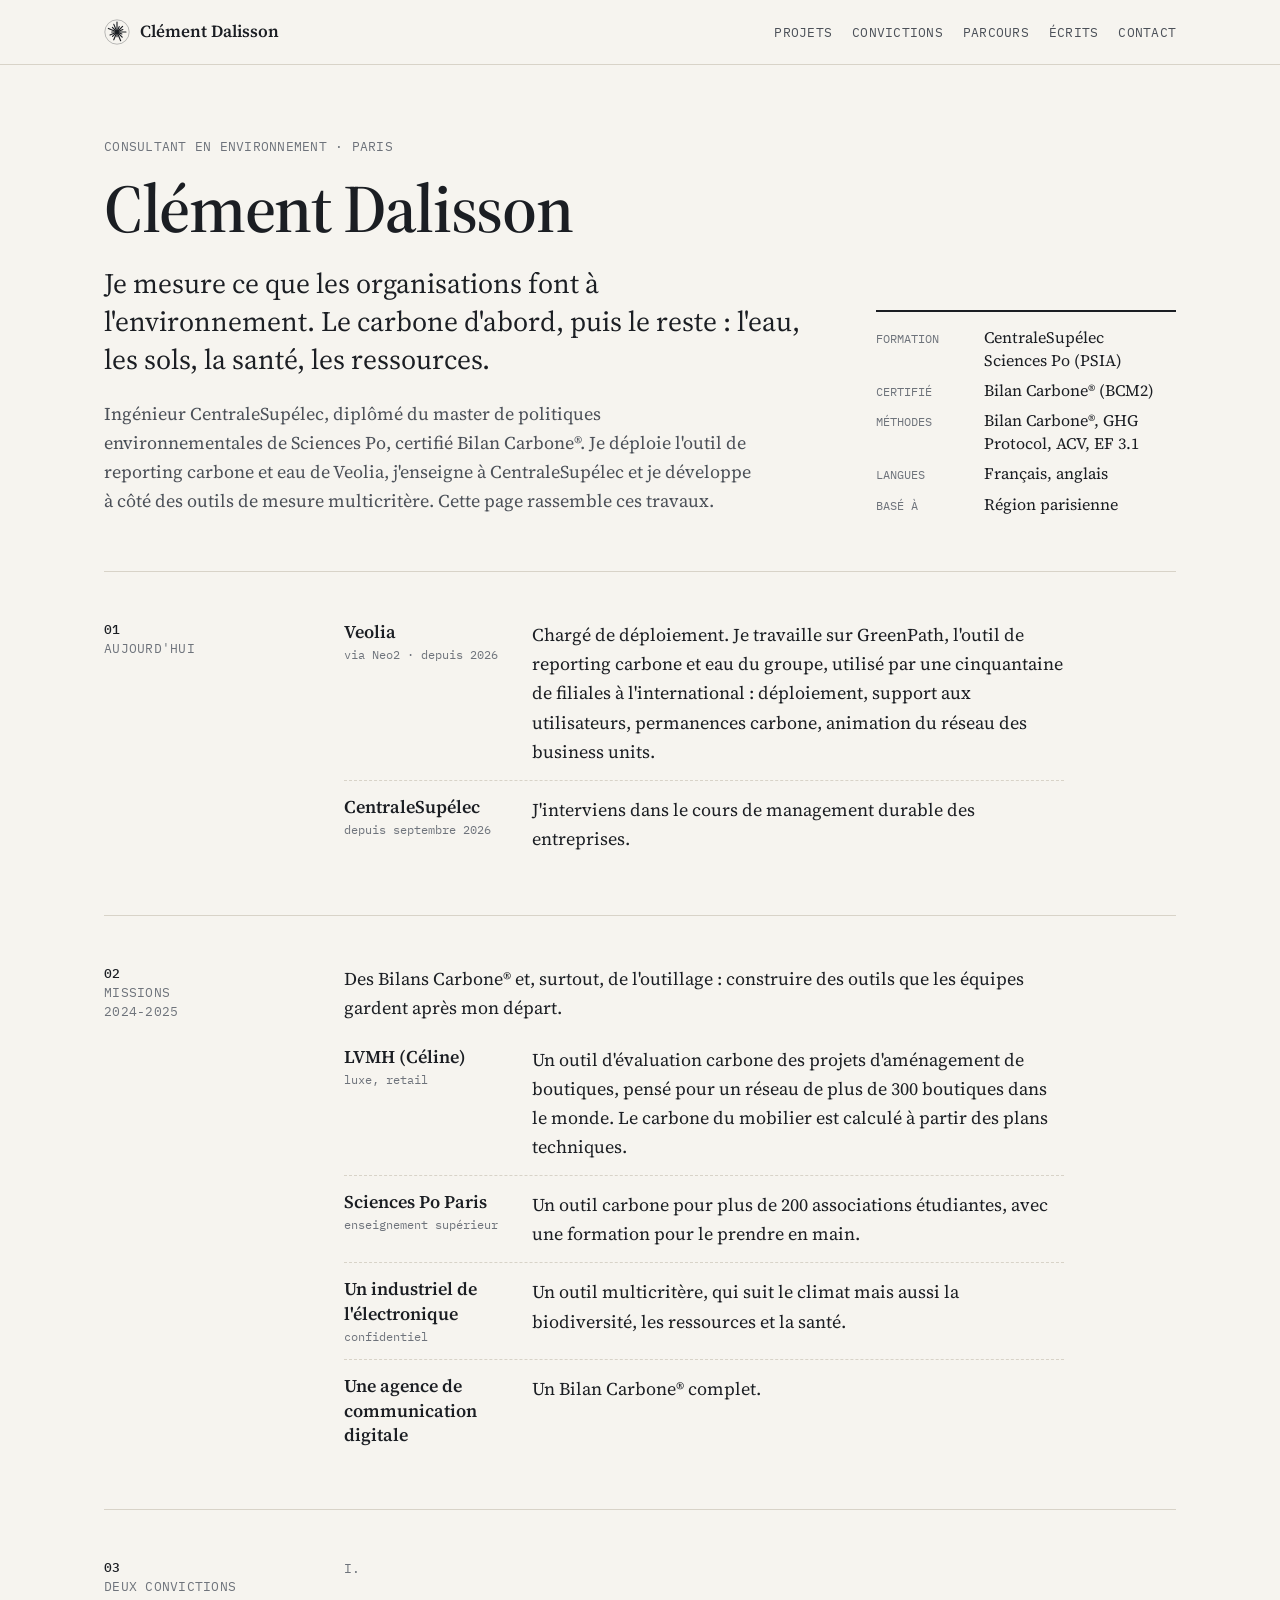
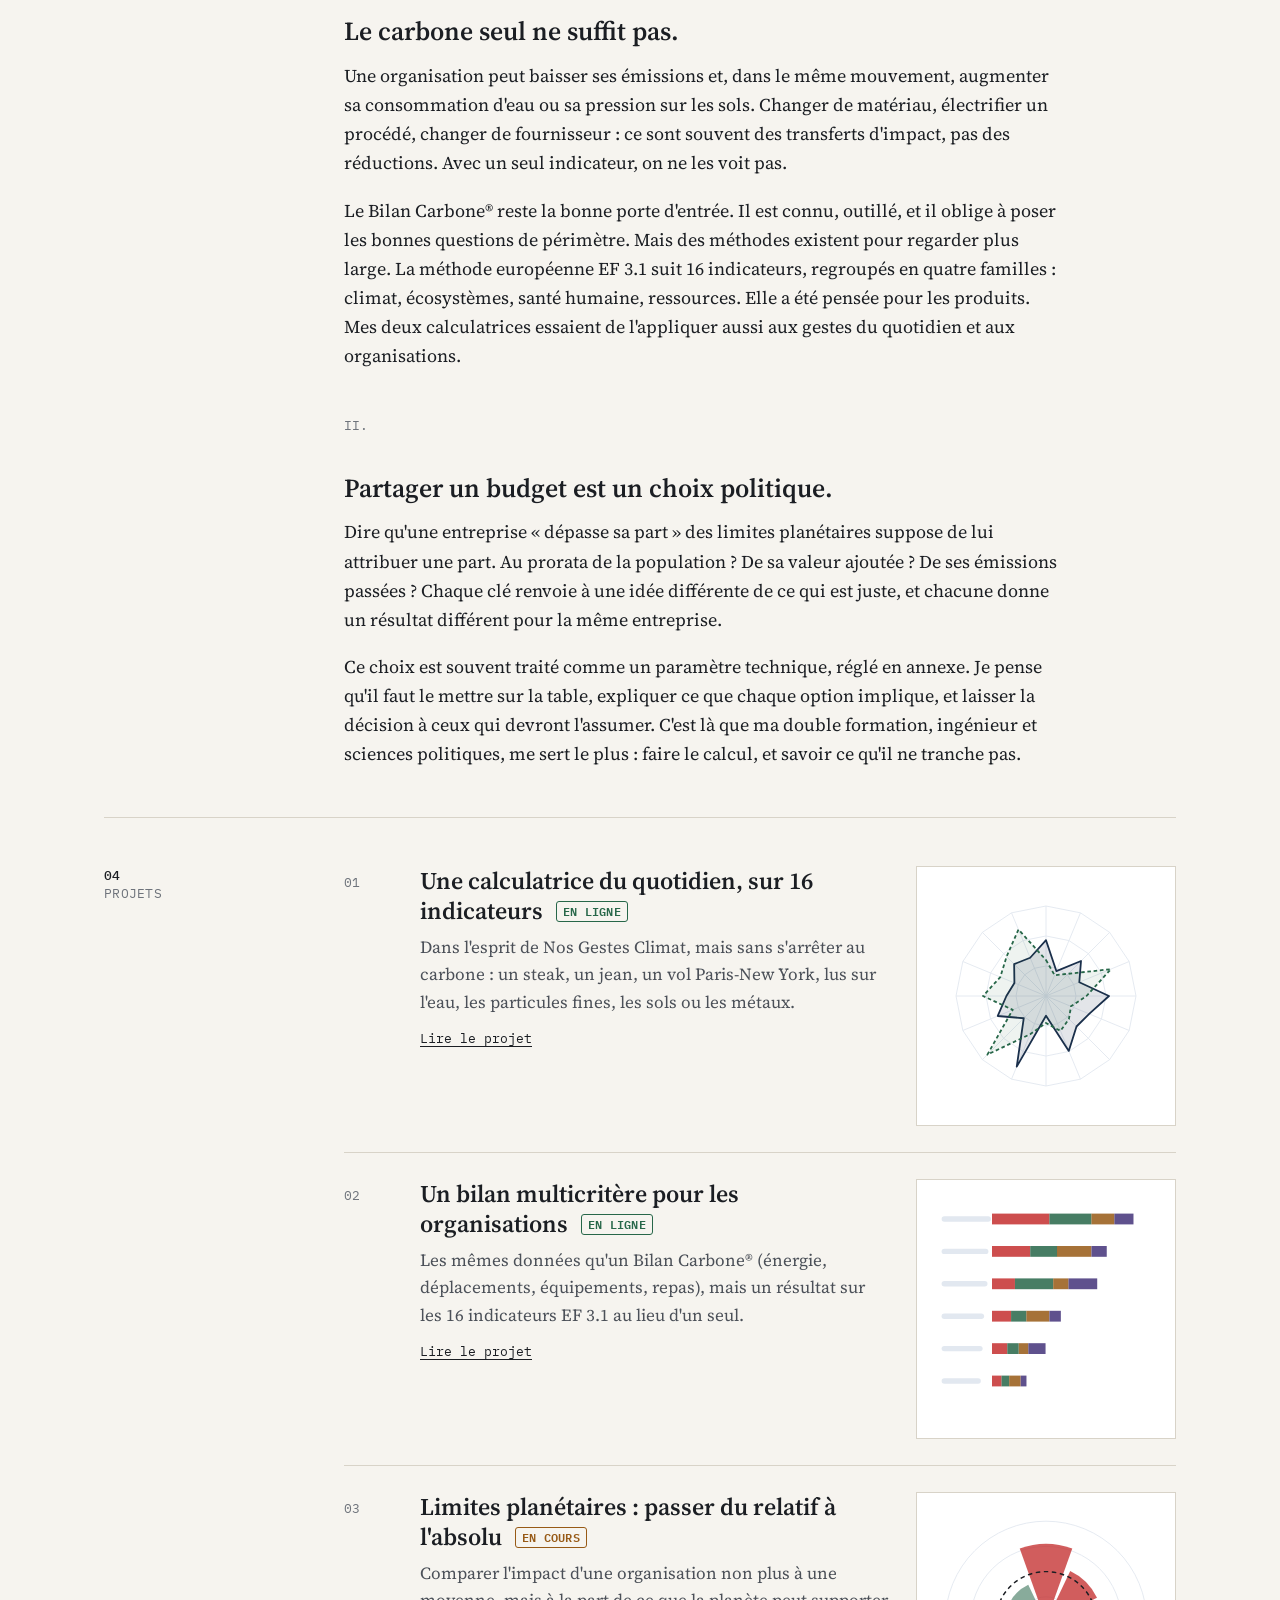
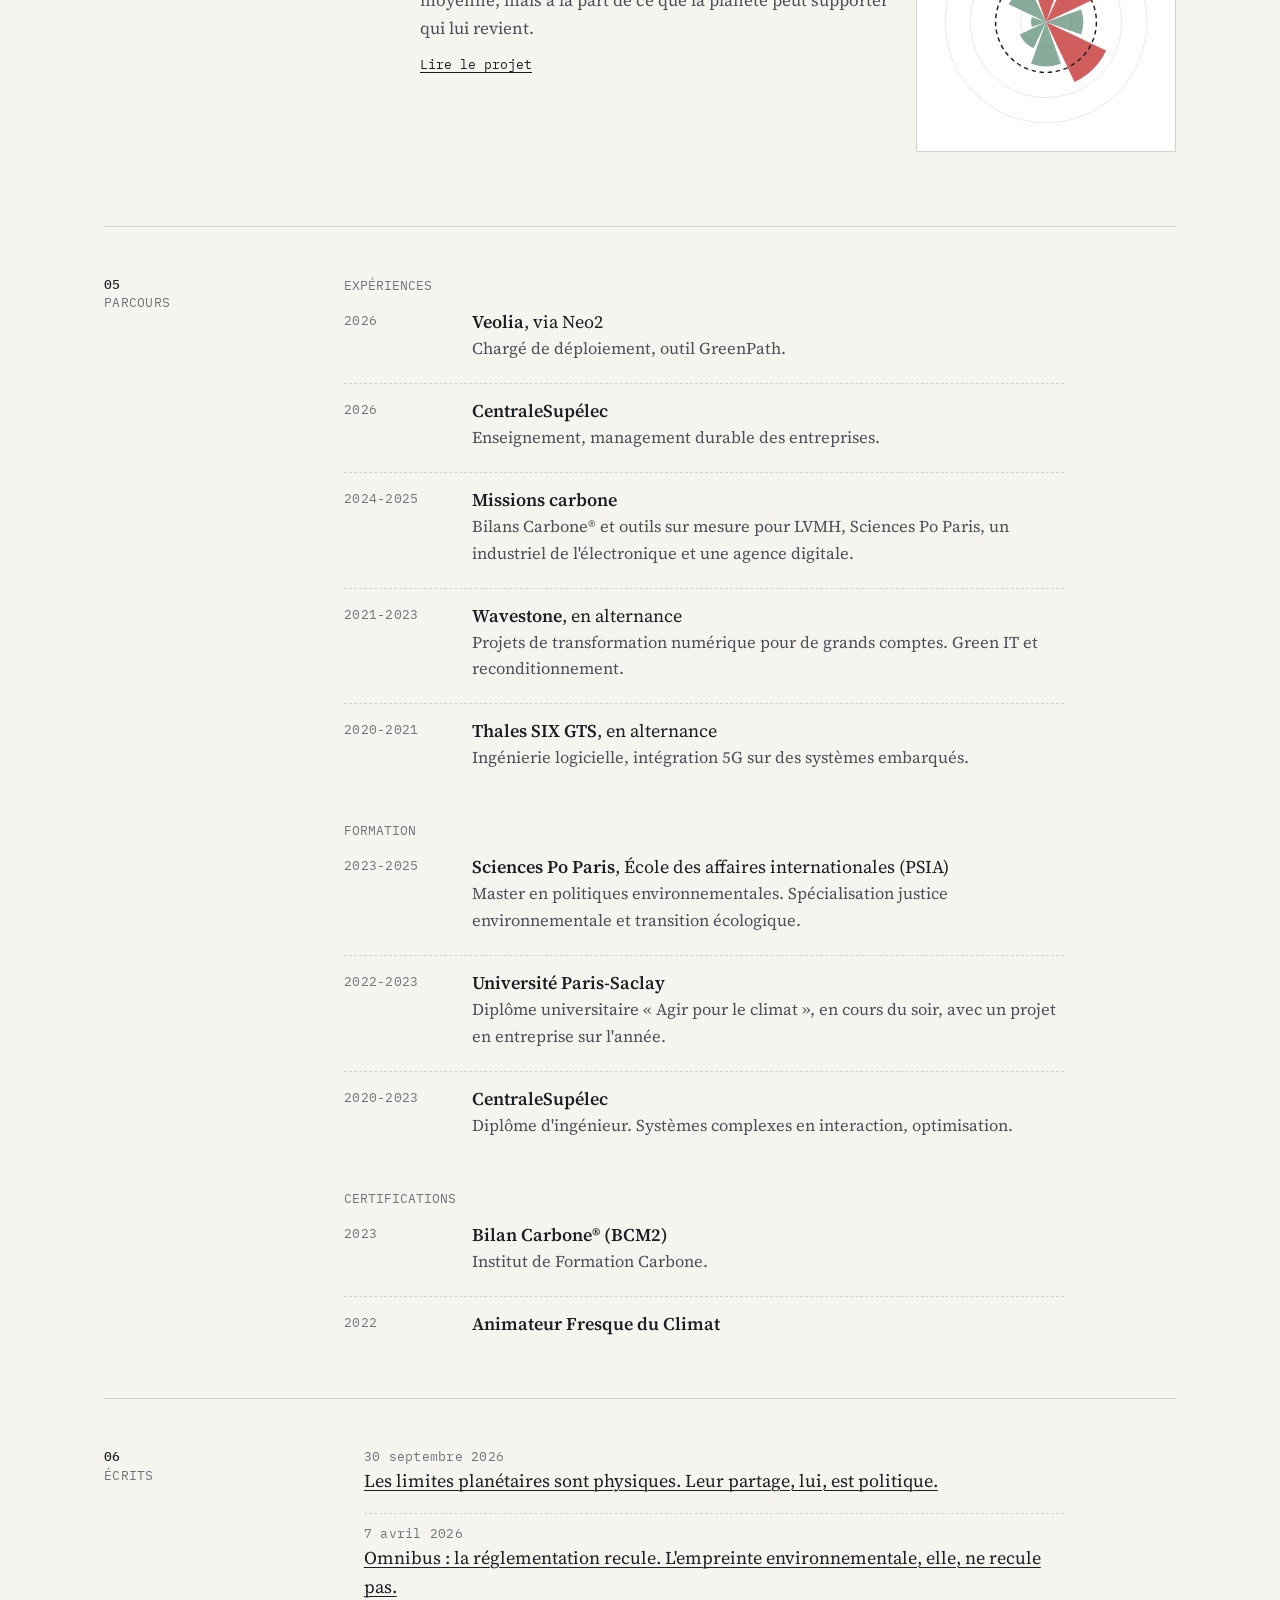
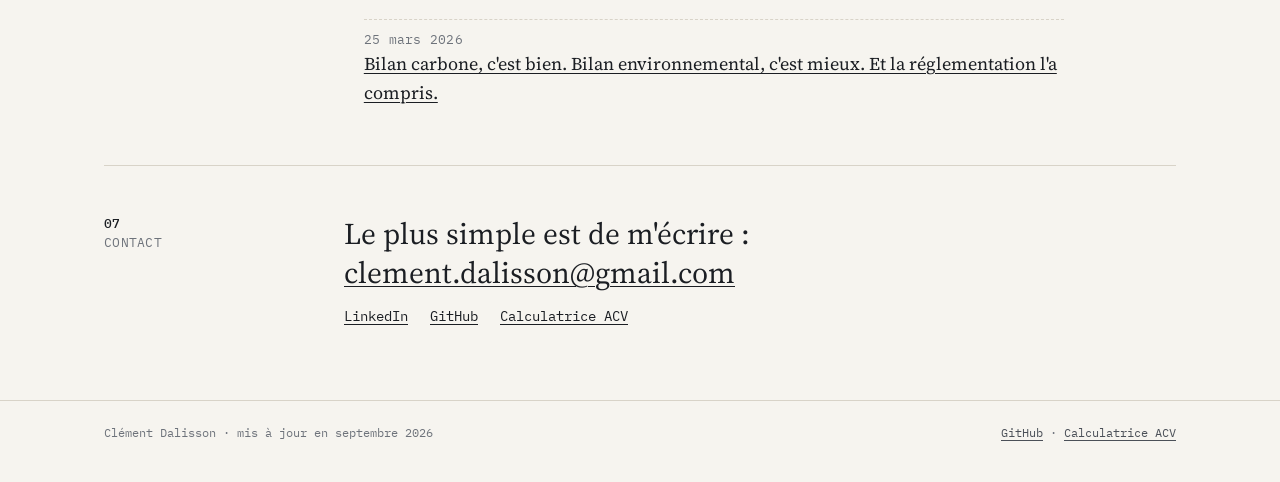
==== commit efe286b5: "Liens de navigation, parcours à jour, rubrique Écrits Nouvel article sur le partage des limites plan" ====
--- a/index.html
+++ b/index.html
@@ -21,12 +21,13 @@
 <body>
 <header class="top">
   <div class="wrap">
-    <a class="brand" href="./"><svg viewBox="0 0 32 32" xmlns="http://www.w3.org/2000/svg" aria-hidden="true"><circle cx="16.0" cy="16.0" r="15.0" fill="none" stroke="#1B1E23" stroke-width="1" opacity="0.35"/><line x1="16.0" y1="16.0" x2="16.0" y2="3.7" stroke="#1B1E23" stroke-width="1.4" stroke-linecap="round"/><line x1="16.0" y1="16.0" x2="18.7" y2="9.4" stroke="#1B1E23" stroke-width="1.4" stroke-linecap="round"/><line x1="16.0" y1="16.0" x2="22.9" y2="9.1" stroke="#1B1E23" stroke-width="1.4" stroke-linecap="round"/><line x1="16.0" y1="16.0" x2="23.2" y2="13.0" stroke="#1B1E23" stroke-width="1.4" stroke-linecap="round"/><line x1="16.0" y1="16.0" x2="27.0" y2="16.0" stroke="#1B1E23" stroke-width="1.4" stroke-linecap="round"/><line x1="16.0" y1="16.0" x2="22.0" y2="18.5" stroke="#1B1E23" stroke-width="1.4" stroke-linecap="round"/><line x1="16.0" y1="16.0" x2="22.4" y2="22.4" stroke="#1B1E23" stroke-width="1.4" stroke-linecap="round"/><line x1="16.0" y1="16.0" x2="20.5" y2="26.8" stroke="#1B1E23" stroke-width="1.4" stroke-linecap="round"/><line x1="16.0" y1="16.0" x2="16.0" y2="21.9" stroke="#1B1E23" stroke-width="1.4" stroke-linecap="round"/><line x1="16.0" y1="16.0" x2="12.0" y2="25.6" stroke="#1B1E23" stroke-width="1.4" stroke-linecap="round"/><line x1="16.0" y1="16.0" x2="10.5" y2="21.5" stroke="#1B1E23" stroke-width="1.4" stroke-linecap="round"/><line x1="16.0" y1="16.0" x2="7.4" y2="19.6" stroke="#1B1E23" stroke-width="1.4" stroke-linecap="round"/><line x1="16.0" y1="16.0" x2="9.5" y2="16.0" stroke="#1B1E23" stroke-width="1.4" stroke-linecap="round"/><line x1="16.0" y1="16.0" x2="5.4" y2="11.6" stroke="#1B1E23" stroke-width="1.4" stroke-linecap="round"/><line x1="16.0" y1="16.0" x2="10.3" y2="10.3" stroke="#1B1E23" stroke-width="1.4" stroke-linecap="round"/><line x1="16.0" y1="16.0" x2="12.1" y2="6.6" stroke="#1B1E23" stroke-width="1.4" stroke-linecap="round"/></svg><span>Clément Dalisson</span></a>
+    <a class="brand" href="index.html"><svg viewBox="0 0 32 32" xmlns="http://www.w3.org/2000/svg" aria-hidden="true"><circle cx="16.0" cy="16.0" r="15.0" fill="none" stroke="#1B1E23" stroke-width="1" opacity="0.35"/><line x1="16.0" y1="16.0" x2="16.0" y2="3.7" stroke="#1B1E23" stroke-width="1.4" stroke-linecap="round"/><line x1="16.0" y1="16.0" x2="18.7" y2="9.4" stroke="#1B1E23" stroke-width="1.4" stroke-linecap="round"/><line x1="16.0" y1="16.0" x2="22.9" y2="9.1" stroke="#1B1E23" stroke-width="1.4" stroke-linecap="round"/><line x1="16.0" y1="16.0" x2="23.2" y2="13.0" stroke="#1B1E23" stroke-width="1.4" stroke-linecap="round"/><line x1="16.0" y1="16.0" x2="27.0" y2="16.0" stroke="#1B1E23" stroke-width="1.4" stroke-linecap="round"/><line x1="16.0" y1="16.0" x2="22.0" y2="18.5" stroke="#1B1E23" stroke-width="1.4" stroke-linecap="round"/><line x1="16.0" y1="16.0" x2="22.4" y2="22.4" stroke="#1B1E23" stroke-width="1.4" stroke-linecap="round"/><line x1="16.0" y1="16.0" x2="20.5" y2="26.8" stroke="#1B1E23" stroke-width="1.4" stroke-linecap="round"/><line x1="16.0" y1="16.0" x2="16.0" y2="21.9" stroke="#1B1E23" stroke-width="1.4" stroke-linecap="round"/><line x1="16.0" y1="16.0" x2="12.0" y2="25.6" stroke="#1B1E23" stroke-width="1.4" stroke-linecap="round"/><line x1="16.0" y1="16.0" x2="10.5" y2="21.5" stroke="#1B1E23" stroke-width="1.4" stroke-linecap="round"/><line x1="16.0" y1="16.0" x2="7.4" y2="19.6" stroke="#1B1E23" stroke-width="1.4" stroke-linecap="round"/><line x1="16.0" y1="16.0" x2="9.5" y2="16.0" stroke="#1B1E23" stroke-width="1.4" stroke-linecap="round"/><line x1="16.0" y1="16.0" x2="5.4" y2="11.6" stroke="#1B1E23" stroke-width="1.4" stroke-linecap="round"/><line x1="16.0" y1="16.0" x2="10.3" y2="10.3" stroke="#1B1E23" stroke-width="1.4" stroke-linecap="round"/><line x1="16.0" y1="16.0" x2="12.1" y2="6.6" stroke="#1B1E23" stroke-width="1.4" stroke-linecap="round"/></svg><span>Clément Dalisson</span></a>
     <nav class="nav" aria-label="Navigation principale">
-      <a href="./#projets">Projets</a>
-      <a href="./#convictions">Convictions</a>
-      <a href="./#parcours">Parcours</a>
-      <a href="./#contact">Contact</a>
+      <a href="#projets">Projets</a>
+      <a href="#convictions">Convictions</a>
+      <a href="#parcours">Parcours</a>
+      <a href="#ecrits">Écrits</a>
+      <a href="#contact">Contact</a>
     </nav>
   </div>
 </header>
@@ -38,7 +39,7 @@
         <p class="kicker">Consultant en environnement · Paris</p>
         <h1>Clément Dalisson</h1>
         <p class="lede">Je mesure ce que les organisations font à l'environnement. Le carbone d'abord, puis le reste&nbsp;: l'eau, les sols, la santé, les ressources.</p>
-        <p class="after">Ingénieur CentraleSupélec, diplômé du master de politiques environnementales de Sciences Po, certifié Bilan Carbone®. Je travaille sur la décarbonation chez Veolia, j'enseigne à CentraleSupélec et je développe à côté des outils de mesure multicritère. Cette page rassemble ces travaux.</p>
+        <p class="after">Ingénieur CentraleSupélec, diplômé du master de politiques environnementales de Sciences Po, certifié Bilan Carbone®. Je déploie l'outil de reporting carbone et eau de Veolia, j'enseigne à CentraleSupélec et je développe à côté des outils de mesure multicritère. Cette page rassemble ces travaux.</p>
       </div>
       <aside class="card-facts" aria-label="En bref">
         <dl>
@@ -60,30 +61,43 @@
         <ul class="entries">
           <li>
             <div class="who">Veolia<small>via Neo2 · depuis 2026</small></div>
-            <div>Consultant en accompagnement à la décarbonation. Je travaille sur GreenPath, l'outil de reporting carbone et eau du groupe, utilisé par une cinquantaine de filiales à l'international&nbsp;: déploiement, support aux utilisateurs, permanences carbone, animation du réseau des business units.</div>
+            <div>Chargé de déploiement. Je travaille sur GreenPath, l'outil de reporting carbone et eau du groupe, utilisé par une cinquantaine de filiales à l'international&nbsp;: déploiement, support aux utilisateurs, permanences carbone, animation du réseau des business units.</div>
           </li>
           <li>
             <div class="who">CentraleSupélec<small>depuis septembre 2026</small></div>
             <div>J'interviens dans le cours de management durable des entreprises.</div>
           </li>
-          <li>
-            <div class="who">Missions carbone<small>depuis 2024</small></div>
-            <div>
-              Des missions de Bilan Carbone® et, surtout, d'outillage&nbsp;: construire des outils que les équipes gardent après mon départ.
-              <ul>
-                <li><strong>LVMH (Céline)</strong>&nbsp;: un outil d'évaluation carbone des projets d'aménagement de boutiques, pensé pour un réseau de plus de 300 boutiques dans le monde. Le carbone du mobilier est calculé à partir des plans techniques.</li>
-                <li><strong>Sciences Po Paris</strong>&nbsp;: un outil carbone pour plus de 200 associations étudiantes, avec une formation pour le prendre en main.</li>
-                <li><strong>Un industriel de l'électronique</strong>&nbsp;: un outil multicritère, qui suit le climat mais aussi la biodiversité, les ressources et la santé.</li>
-                <li><strong>Une agence de communication digitale</strong>&nbsp;: un Bilan Carbone® complet.</li>
-              </ul>
-            </div>
-          </li>
         </ul>
       </div>
     </section>
 
+    <section class="row" id="missions">
+      <div class="label"><b>02</b>Missions<br>2024-2025</div>
+      <div class="prose">
+        <p>Des Bilans Carbone® et, surtout, de l'outillage&nbsp;: construire des outils que les équipes gardent après mon départ.</p>
+        <ul class="entries" style="margin-top:22px">
+          <li>
+            <div class="who">LVMH (Céline)<small>luxe, retail</small></div>
+            <div>Un outil d'évaluation carbone des projets d'aménagement de boutiques, pensé pour un réseau de plus de 300 boutiques dans le monde. Le carbone du mobilier est calculé à partir des plans techniques.</div>
+          </li>
+          <li>
+            <div class="who">Sciences Po Paris<small>enseignement supérieur</small></div>
+            <div>Un outil carbone pour plus de 200 associations étudiantes, avec une formation pour le prendre en main.</div>
+          </li>
+          <li>
+            <div class="who">Un industriel de l'électronique<small>confidentiel</small></div>
+            <div>Un outil multicritère, qui suit le climat mais aussi la biodiversité, les ressources et la santé.</div>
+          </li>
+          <li>
+            <div class="who">Une agence de communication digitale</div>
+            <div>Un Bilan Carbone® complet.</div>
+          </li>
+        </ul>
+      </div>
+    </section>
+
     <section class="row" id="convictions">
-      <div class="label"><b>02</b>Deux convictions</div>
+      <div class="label"><b>03</b>Deux convictions</div>
       <div class="prose">
         <div class="thesis">
           <span class="n">I.</span>
@@ -101,7 +115,7 @@
     </section>
 
     <section class="row" id="projets">
-      <div class="label"><b>03</b>Projets</div>
+      <div class="label"><b>04</b>Projets</div>
       <ol class="projects">
         <li>
           <a class="project" href="projets/calculatrice-personnelle.html">
@@ -206,13 +220,13 @@
     </section>
 
     <section class="row" id="parcours">
-      <div class="label"><b>04</b>Parcours</div>
+      <div class="label"><b>05</b>Parcours</div>
       <div class="prose">
         <p class="sub-h">Expériences</p>
         <ol class="timeline">
-          <li><span class="year">2026</span><div><strong>Veolia</strong>, via Neo2<span class="d">Accompagnement à la décarbonation, outil GreenPath.</span></div></li>
+          <li><span class="year">2026</span><div><strong>Veolia</strong>, via Neo2<span class="d">Chargé de déploiement, outil GreenPath.</span></div></li>
           <li><span class="year">2026</span><div><strong>CentraleSupélec</strong><span class="d">Enseignement, management durable des entreprises.</span></div></li>
-          <li><span class="year">2024</span><div><strong>Missions carbone</strong><span class="d">Bilans Carbone® et outils sur mesure pour LVMH, Sciences Po Paris, un industriel de l'électronique et une agence digitale.</span></div></li>
+          <li><span class="year">2024-2025</span><div><strong>Missions carbone</strong><span class="d">Bilans Carbone® et outils sur mesure pour LVMH, Sciences Po Paris, un industriel de l'électronique et une agence digitale.</span></div></li>
           <li><span class="year">2021-2023</span><div><strong>Wavestone</strong>, en alternance<span class="d">Projets de transformation numérique pour de grands comptes. Green IT et reconditionnement.</span></div></li>
           <li><span class="year">2020-2021</span><div><strong>Thales SIX GTS</strong>, en alternance<span class="d">Ingénierie logicielle, intégration 5G sur des systèmes embarqués.</span></div></li>
         </ol>
@@ -231,17 +245,18 @@
     </section>
 
     <section class="row" id="ecrits">
-      <div class="label"><b>05</b>Écrits</div>
+      <div class="label"><b>06</b>Écrits</div>
       <div class="prose">
         <ul class="writings">
-          <li><span class="year">7 avril 2026</span><a href="https://clementdalisson.github.io/calculatrice-acv/#articles/2026-04-omnibus-reglementation-empreinte-environnementale">Omnibus&nbsp;: la réglementation recule. L'empreinte environnementale, elle, ne recule pas.</a></li>
-          <li><span class="year">25 mars 2026</span><a href="https://clementdalisson.github.io/calculatrice-acv/#articles/2026-03-bilan-carbone-vs-bilan-environnemental">Bilan carbone, c'est bien. Bilan environnemental, c'est mieux, et la réglementation l'a compris.</a></li>
+          <li><span class="year">30 septembre 2026</span><a href="ecrits/partage-limites-planetaires.html">Les limites planétaires sont physiques. Leur partage, lui, est politique.</a></li>
+          <li><span class="year">7 avril 2026</span><a href="ecrits/omnibus-empreinte-environnementale.html">Omnibus&nbsp;: la réglementation recule. L'empreinte environnementale, elle, ne recule pas.</a></li>
+          <li><span class="year">25 mars 2026</span><a href="ecrits/bilan-carbone-bilan-environnemental.html">Bilan carbone, c'est bien. Bilan environnemental, c'est mieux. Et la réglementation l'a compris.</a></li>
         </ul>
       </div>
     </section>
 
     <section class="row" id="contact">
-      <div class="label"><b>06</b>Contact</div>
+      <div class="label"><b>07</b>Contact</div>
       <div class="prose">
         <p class="contact-line">Le plus simple est de m'écrire&nbsp;: <a href="mailto:clement.dalisson@gmail.com">clement.dalisson@gmail.com</a></p>
         <p class="contact-links">
--- a/assets/style.css
+++ b/assets/style.css
@@ -307,3 +307,8 @@
 
 /* largeur de lecture des figures d'ouverture */
 .figure-wide figure.fig { max-width: 820px; }
+
+/* Articles */
+.label.meta-col b { margin: 2px 0 14px; }
+.article-body h3 { font-size: 23px; }
+.article-body p.aside { border-top: 1px solid var(--rule); padding-top: 14px; }
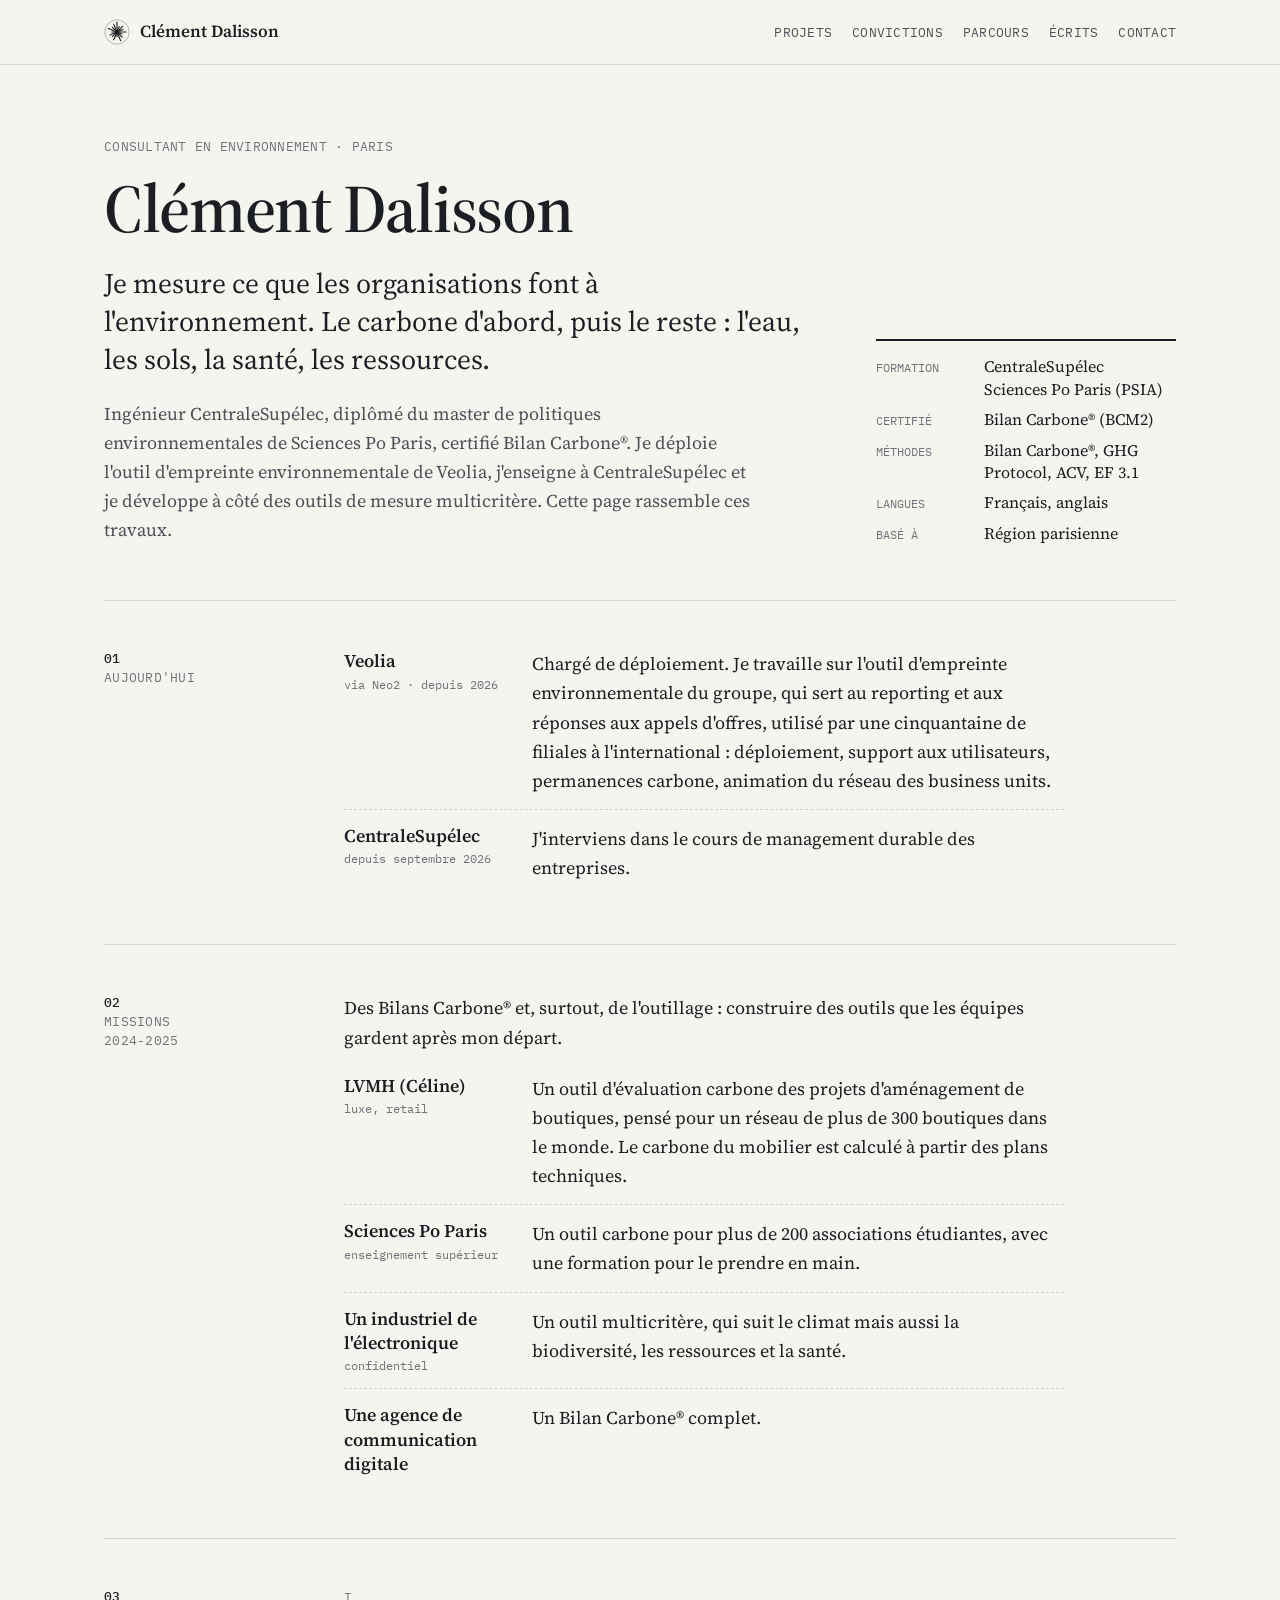
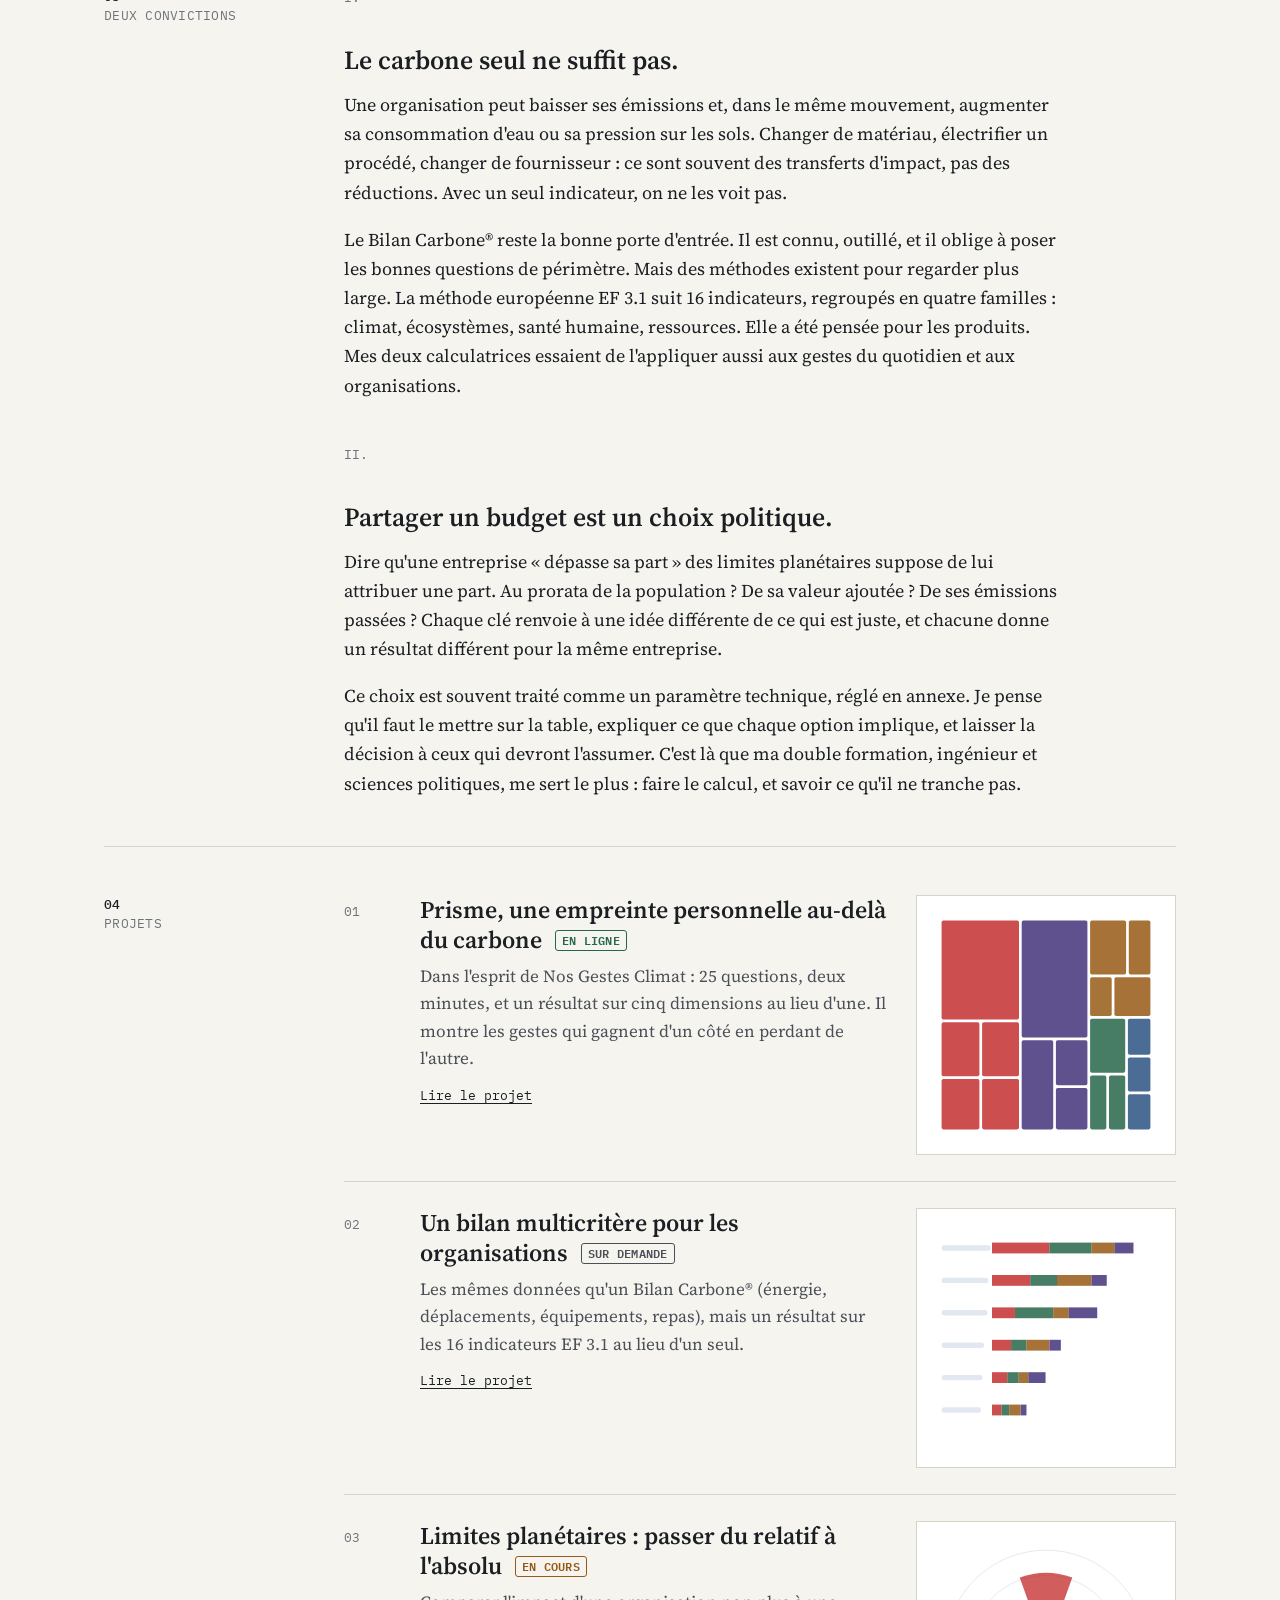
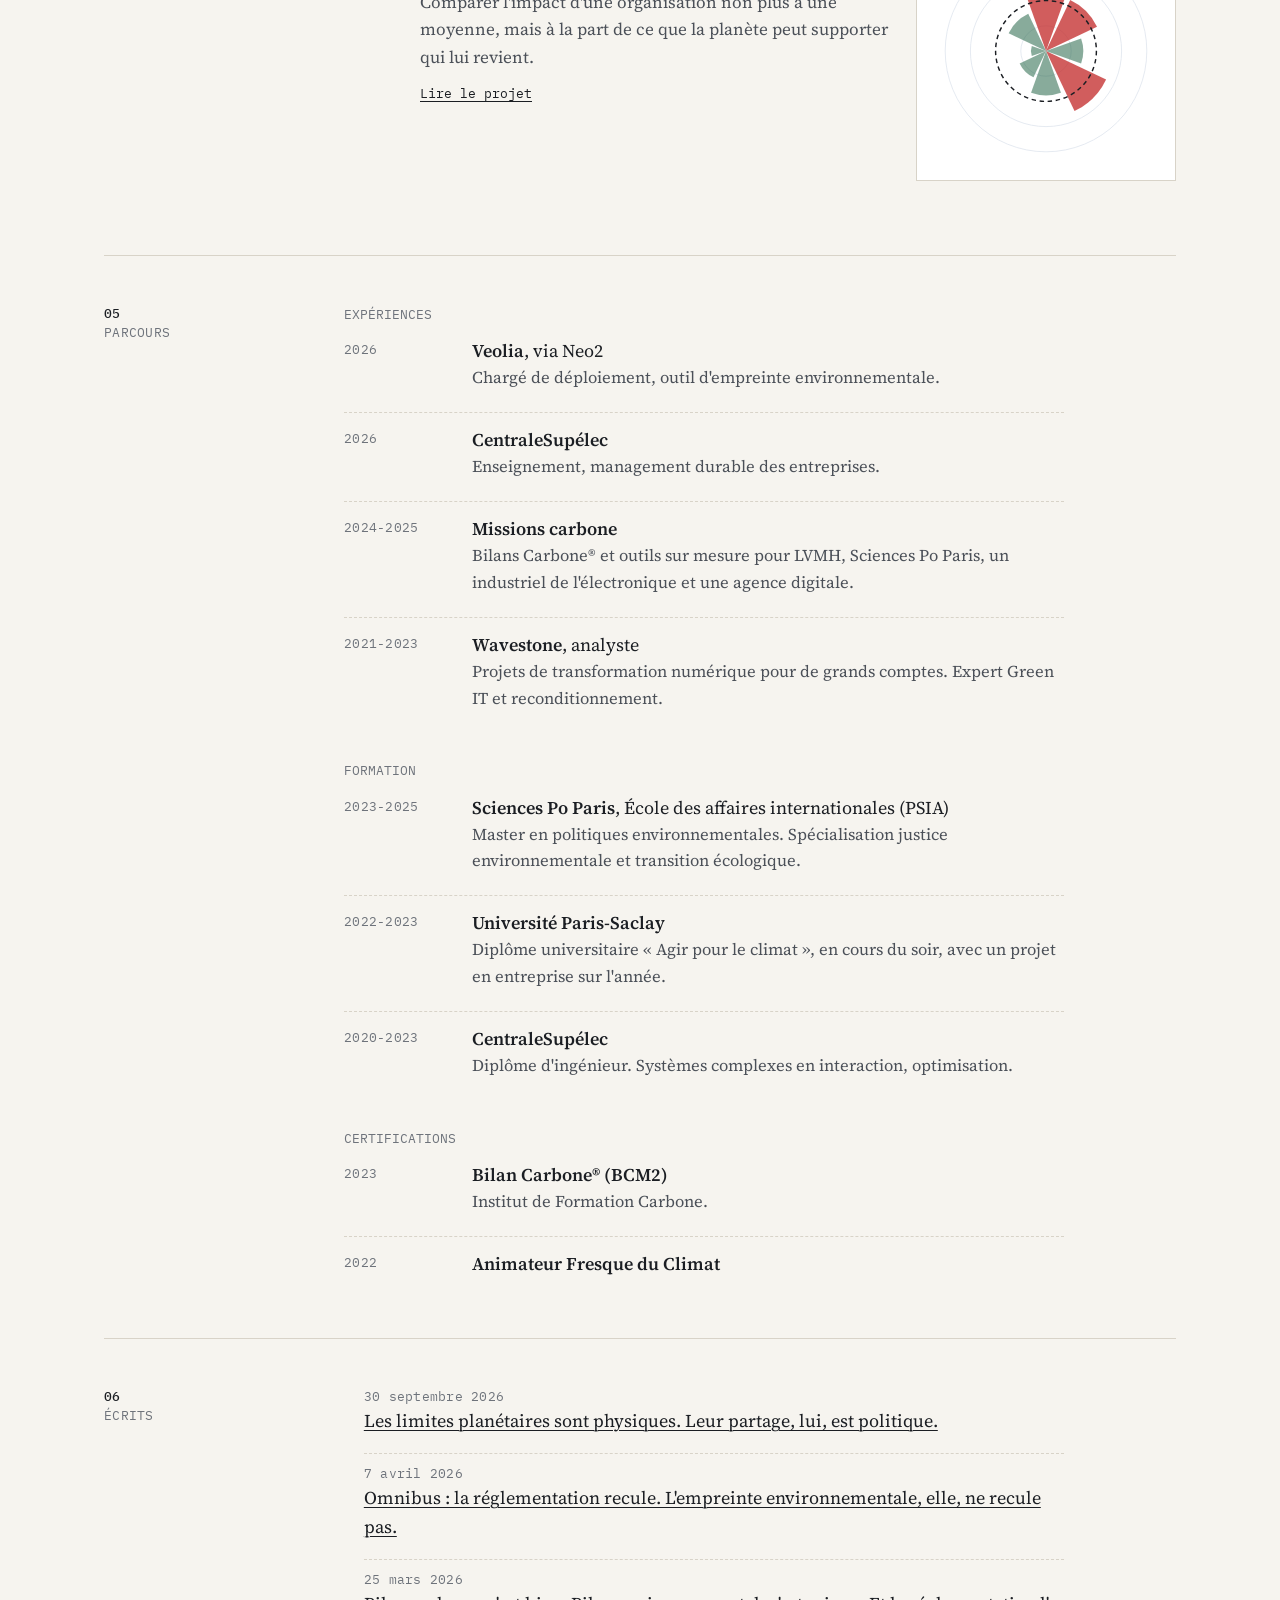
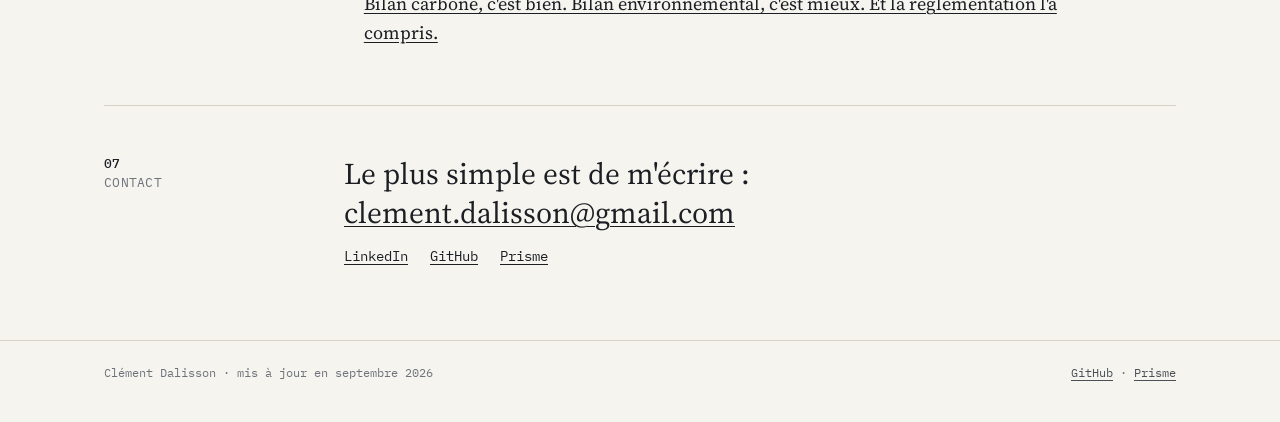
==== commit 0af6b7a3: "Page Prisme, captures, Prisme servi par son propre dépôt - Nouvelle page projets/prisme.html illustr" ====
--- a/index.html
+++ b/index.html
@@ -39,11 +39,11 @@
         <p class="kicker">Consultant en environnement · Paris</p>
         <h1>Clément Dalisson</h1>
         <p class="lede">Je mesure ce que les organisations font à l'environnement. Le carbone d'abord, puis le reste&nbsp;: l'eau, les sols, la santé, les ressources.</p>
-        <p class="after">Ingénieur CentraleSupélec, diplômé du master de politiques environnementales de Sciences Po, certifié Bilan Carbone®. Je déploie l'outil de reporting carbone et eau de Veolia, j'enseigne à CentraleSupélec et je développe à côté des outils de mesure multicritère. Cette page rassemble ces travaux.</p>
+        <p class="after">Ingénieur CentraleSupélec, diplômé du master de politiques environnementales de Sciences Po Paris, certifié Bilan Carbone®. Je déploie l'outil d'empreinte environnementale de Veolia, j'enseigne à CentraleSupélec et je développe à côté des outils de mesure multicritère. Cette page rassemble ces travaux.</p>
       </div>
       <aside class="card-facts" aria-label="En bref">
         <dl>
-          <dt>Formation</dt><dd>CentraleSupélec<br>Sciences Po (PSIA)</dd>
+          <dt>Formation</dt><dd>CentraleSupélec<br>Sciences Po Paris (PSIA)</dd>
           <dt>Certifié</dt><dd>Bilan Carbone® (BCM2)</dd>
           <dt>Méthodes</dt><dd>Bilan Carbone®, GHG Protocol, ACV, EF 3.1</dd>
           <dt>Langues</dt><dd>Français, anglais</dd>
@@ -61,7 +61,7 @@
         <ul class="entries">
           <li>
             <div class="who">Veolia<small>via Neo2 · depuis 2026</small></div>
-            <div>Chargé de déploiement. Je travaille sur GreenPath, l'outil de reporting carbone et eau du groupe, utilisé par une cinquantaine de filiales à l'international&nbsp;: déploiement, support aux utilisateurs, permanences carbone, animation du réseau des business units.</div>
+            <div>Chargé de déploiement. Je travaille sur l'outil d'empreinte environnementale du groupe, qui sert au reporting et aux réponses aux appels d'offres, utilisé par une cinquantaine de filiales à l'international&nbsp;: déploiement, support aux utilisateurs, permanences carbone, animation du réseau des business units.</div>
           </li>
           <li>
             <div class="who">CentraleSupélec<small>depuis septembre 2026</small></div>
@@ -118,35 +118,33 @@
       <div class="label"><b>04</b>Projets</div>
       <ol class="projects">
         <li>
-          <a class="project" href="projets/calculatrice-personnelle.html">
+          <a class="project" href="projets/prisme.html">
             <span class="num">01</span>
             <div>
-              <h3>Une calculatrice du quotidien, sur 16 indicateurs <span class="tag">En ligne</span></h3>
-              <p>Dans l'esprit de Nos Gestes Climat, mais sans s'arrêter au carbone&nbsp;: un steak, un jean, un vol Paris-New York, lus sur l'eau, les particules fines, les sols ou les métaux.</p>
+              <h3>Prisme, une empreinte personnelle au-delà du carbone <span class="tag">En ligne</span></h3>
+              <p>Dans l'esprit de Nos Gestes Climat&nbsp;: 25 questions, deux minutes, et un résultat sur cinq dimensions au lieu d'une. Il montre les gestes qui gagnent d'un côté en perdant de l'autre.</p>
               <span class="go">Lire le projet</span>
             </div>
-            <div class="thumb"><svg viewBox="0 0 260 260" xmlns="http://www.w3.org/2000/svg" role="img" aria-label="Aperçu : radar 16 indicateurs">
-<polygon points="130.0,96.7 142.8,99.2 153.6,106.4 160.8,117.2 163.3,130.0 160.8,142.8 153.6,153.6 142.8,160.8 130.0,163.3 117.2,160.8 106.4,153.6 99.2,142.8 96.7,130.0 99.2,117.2 106.4,106.4 117.2,99.2" fill="none" stroke="#E2E8F0" stroke-width="1"/>
-<polygon points="130.0,63.3 155.5,68.4 177.1,82.9 191.6,104.5 196.7,130.0 191.6,155.5 177.1,177.1 155.5,191.6 130.0,196.7 104.5,191.6 82.9,177.1 68.4,155.5 63.3,130.0 68.4,104.5 82.9,82.9 104.5,68.4" fill="none" stroke="#E2E8F0" stroke-width="1"/>
-<polygon points="130.0,30.0 168.3,37.6 200.7,59.3 222.4,91.7 230.0,130.0 222.4,168.3 200.7,200.7 168.3,222.4 130.0,230.0 91.7,222.4 59.3,200.7 37.6,168.3 30.0,130.0 37.6,91.7 59.3,59.3 91.7,37.6" fill="none" stroke="#E2E8F0" stroke-width="1"/>
-<line x1="130.0" y1="130.0" x2="130.0" y2="30.0" stroke="#E2E8F0" stroke-width="1"/>
-<line x1="130.0" y1="130.0" x2="168.3" y2="37.6" stroke="#E2E8F0" stroke-width="1"/>
-<line x1="130.0" y1="130.0" x2="200.7" y2="59.3" stroke="#E2E8F0" stroke-width="1"/>
-<line x1="130.0" y1="130.0" x2="222.4" y2="91.7" stroke="#E2E8F0" stroke-width="1"/>
-<line x1="130.0" y1="130.0" x2="230.0" y2="130.0" stroke="#E2E8F0" stroke-width="1"/>
-<line x1="130.0" y1="130.0" x2="222.4" y2="168.3" stroke="#E2E8F0" stroke-width="1"/>
-<line x1="130.0" y1="130.0" x2="200.7" y2="200.7" stroke="#E2E8F0" stroke-width="1"/>
-<line x1="130.0" y1="130.0" x2="168.3" y2="222.4" stroke="#E2E8F0" stroke-width="1"/>
-<line x1="130.0" y1="130.0" x2="130.0" y2="230.0" stroke="#E2E8F0" stroke-width="1"/>
-<line x1="130.0" y1="130.0" x2="91.7" y2="222.4" stroke="#E2E8F0" stroke-width="1"/>
-<line x1="130.0" y1="130.0" x2="59.3" y2="200.7" stroke="#E2E8F0" stroke-width="1"/>
-<line x1="130.0" y1="130.0" x2="37.6" y2="168.3" stroke="#E2E8F0" stroke-width="1"/>
-<line x1="130.0" y1="130.0" x2="30.0" y2="130.0" stroke="#E2E8F0" stroke-width="1"/>
-<line x1="130.0" y1="130.0" x2="37.6" y2="91.7" stroke="#E2E8F0" stroke-width="1"/>
-<line x1="130.0" y1="130.0" x2="59.3" y2="59.3" stroke="#E2E8F0" stroke-width="1"/>
-<line x1="130.0" y1="130.0" x2="91.7" y2="37.6" stroke="#E2E8F0" stroke-width="1"/>
-<polygon points="130.0,68.0 141.5,102.3 168.9,91.1 167.0,114.7 200.0,130.0 178.0,149.9 163.9,163.9 155.3,191.0 130.0,152.0 97.5,208.5 105.3,154.7 76.4,152.2 86.0,130.0 94.9,115.5 94.6,94.6 112.4,87.5" fill="#1A2F4B" fill-opacity="0.12" stroke="#1A2F4B" stroke-width="2" stroke-linejoin="round"/>
-<polygon points="130.0,90.0 139.6,106.9 154.7,105.3 202.1,100.2 175.0,130.0 157.7,141.5 155.5,155.5 146.1,168.8 130.0,160.0 112.4,172.5 64.9,195.1 93.0,145.3 60.0,130.0 79.2,109.0 86.2,86.2 99.4,56.1" fill="#276749" fill-opacity="0.08" stroke="#276749" stroke-width="2" stroke-linejoin="round" stroke-dasharray="4 3"/>
+            <div class="thumb"><svg viewBox="0 0 260 260" xmlns="http://www.w3.org/2000/svg" role="img" aria-label="Aperçu : treemap sur cinq dimensions">
+<rect x="14" y="14" width="86" height="110" rx="2" fill="#C53030" fill-opacity="0.85"/>
+<rect x="14" y="127" width="42" height="60" rx="2" fill="#C53030" fill-opacity="0.85"/>
+<rect x="59" y="127" width="41" height="60" rx="2" fill="#C53030" fill-opacity="0.85"/>
+<rect x="14" y="190" width="42" height="56" rx="2" fill="#C53030" fill-opacity="0.85"/>
+<rect x="59" y="190" width="41" height="56" rx="2" fill="#C53030" fill-opacity="0.85"/>
+<rect x="103" y="14" width="73" height="130" rx="2" fill="#44337A" fill-opacity="0.85"/>
+<rect x="103" y="147" width="35" height="99" rx="2" fill="#44337A" fill-opacity="0.85"/>
+<rect x="141" y="147" width="35" height="50" rx="2" fill="#44337A" fill-opacity="0.85"/>
+<rect x="141" y="200" width="35" height="46" rx="2" fill="#44337A" fill-opacity="0.85"/>
+<rect x="179" y="14" width="40" height="60" rx="2" fill="#975A16" fill-opacity="0.85"/>
+<rect x="222" y="14" width="24" height="60" rx="2" fill="#975A16" fill-opacity="0.85"/>
+<rect x="179" y="77" width="24" height="43" rx="2" fill="#975A16" fill-opacity="0.85"/>
+<rect x="206" y="77" width="40" height="43" rx="2" fill="#975A16" fill-opacity="0.85"/>
+<rect x="179" y="123" width="39" height="60" rx="2" fill="#276749" fill-opacity="0.85"/>
+<rect x="179" y="186" width="18" height="60" rx="2" fill="#276749" fill-opacity="0.85"/>
+<rect x="200" y="186" width="18" height="60" rx="2" fill="#276749" fill-opacity="0.85"/>
+<rect x="221" y="123" width="25" height="40" rx="2" fill="#2C5282" fill-opacity="0.85"/>
+<rect x="221" y="166" width="25" height="38" rx="2" fill="#2C5282" fill-opacity="0.85"/>
+<rect x="221" y="207" width="25" height="39" rx="2" fill="#2C5282" fill-opacity="0.85"/>
 </svg></div>
           </a>
         </li>
@@ -154,7 +152,7 @@
           <a class="project" href="projets/calculatrice-organisation.html">
             <span class="num">02</span>
             <div>
-              <h3>Un bilan multicritère pour les organisations <span class="tag">En ligne</span></h3>
+              <h3>Un bilan multicritère pour les organisations <span class="tag ask">Sur demande</span></h3>
               <p>Les mêmes données qu'un Bilan Carbone® (énergie, déplacements, équipements, repas), mais un résultat sur les 16 indicateurs EF 3.1 au lieu d'un seul.</p>
               <span class="go">Lire le projet</span>
             </div>
@@ -224,11 +222,10 @@
       <div class="prose">
         <p class="sub-h">Expériences</p>
         <ol class="timeline">
-          <li><span class="year">2026</span><div><strong>Veolia</strong>, via Neo2<span class="d">Chargé de déploiement, outil GreenPath.</span></div></li>
+          <li><span class="year">2026</span><div><strong>Veolia</strong>, via Neo2<span class="d">Chargé de déploiement, outil d'empreinte environnementale.</span></div></li>
           <li><span class="year">2026</span><div><strong>CentraleSupélec</strong><span class="d">Enseignement, management durable des entreprises.</span></div></li>
           <li><span class="year">2024-2025</span><div><strong>Missions carbone</strong><span class="d">Bilans Carbone® et outils sur mesure pour LVMH, Sciences Po Paris, un industriel de l'électronique et une agence digitale.</span></div></li>
-          <li><span class="year">2021-2023</span><div><strong>Wavestone</strong>, en alternance<span class="d">Projets de transformation numérique pour de grands comptes. Green IT et reconditionnement.</span></div></li>
-          <li><span class="year">2020-2021</span><div><strong>Thales SIX GTS</strong>, en alternance<span class="d">Ingénierie logicielle, intégration 5G sur des systèmes embarqués.</span></div></li>
+          <li><span class="year">2021-2023</span><div><strong>Wavestone</strong>, analyste<span class="d">Projets de transformation numérique pour de grands comptes. Expert Green IT et reconditionnement.</span></div></li>
         </ol>
         <p class="sub-h">Formation</p>
         <ol class="timeline">
@@ -262,7 +259,7 @@
         <p class="contact-links">
           <a href="https://www.linkedin.com/in/clement-dalisson">LinkedIn</a>
           <a href="https://github.com/ClementDalisson">GitHub</a>
-          <a href="https://clementdalisson.github.io/calculatrice-acv/">Calculatrice ACV</a>
+          <a href="prisme/">Prisme</a>
         </p>
       </div>
     </section>
@@ -273,7 +270,7 @@
 <footer class="foot">
   <div class="wrap">
     <span>Clément Dalisson · mis à jour en septembre 2026</span>
-    <span><a href="https://github.com/ClementDalisson">GitHub</a> · <a href="https://clementdalisson.github.io/calculatrice-acv/">Calculatrice ACV</a></span>
+    <span><a href="https://github.com/ClementDalisson">GitHub</a> · <a href="prisme/">Prisme</a></span>
   </div>
 </footer>
 </body>
--- a/assets/style.css
+++ b/assets/style.css
@@ -312,3 +312,8 @@
 .label.meta-col b { margin: 2px 0 14px; }
 .article-body h3 { font-size: 23px; }
 .article-body p.aside { border-top: 1px solid var(--rule); padding-top: 14px; }
+
+/* captures d'écran réelles */
+figure.fig img.shot { display: block; width: 100%; height: auto; border-radius: 4px; }
+.tag.ask { color: var(--ink-2); }
+.row > .prose, .row > ol { min-width: 0; }
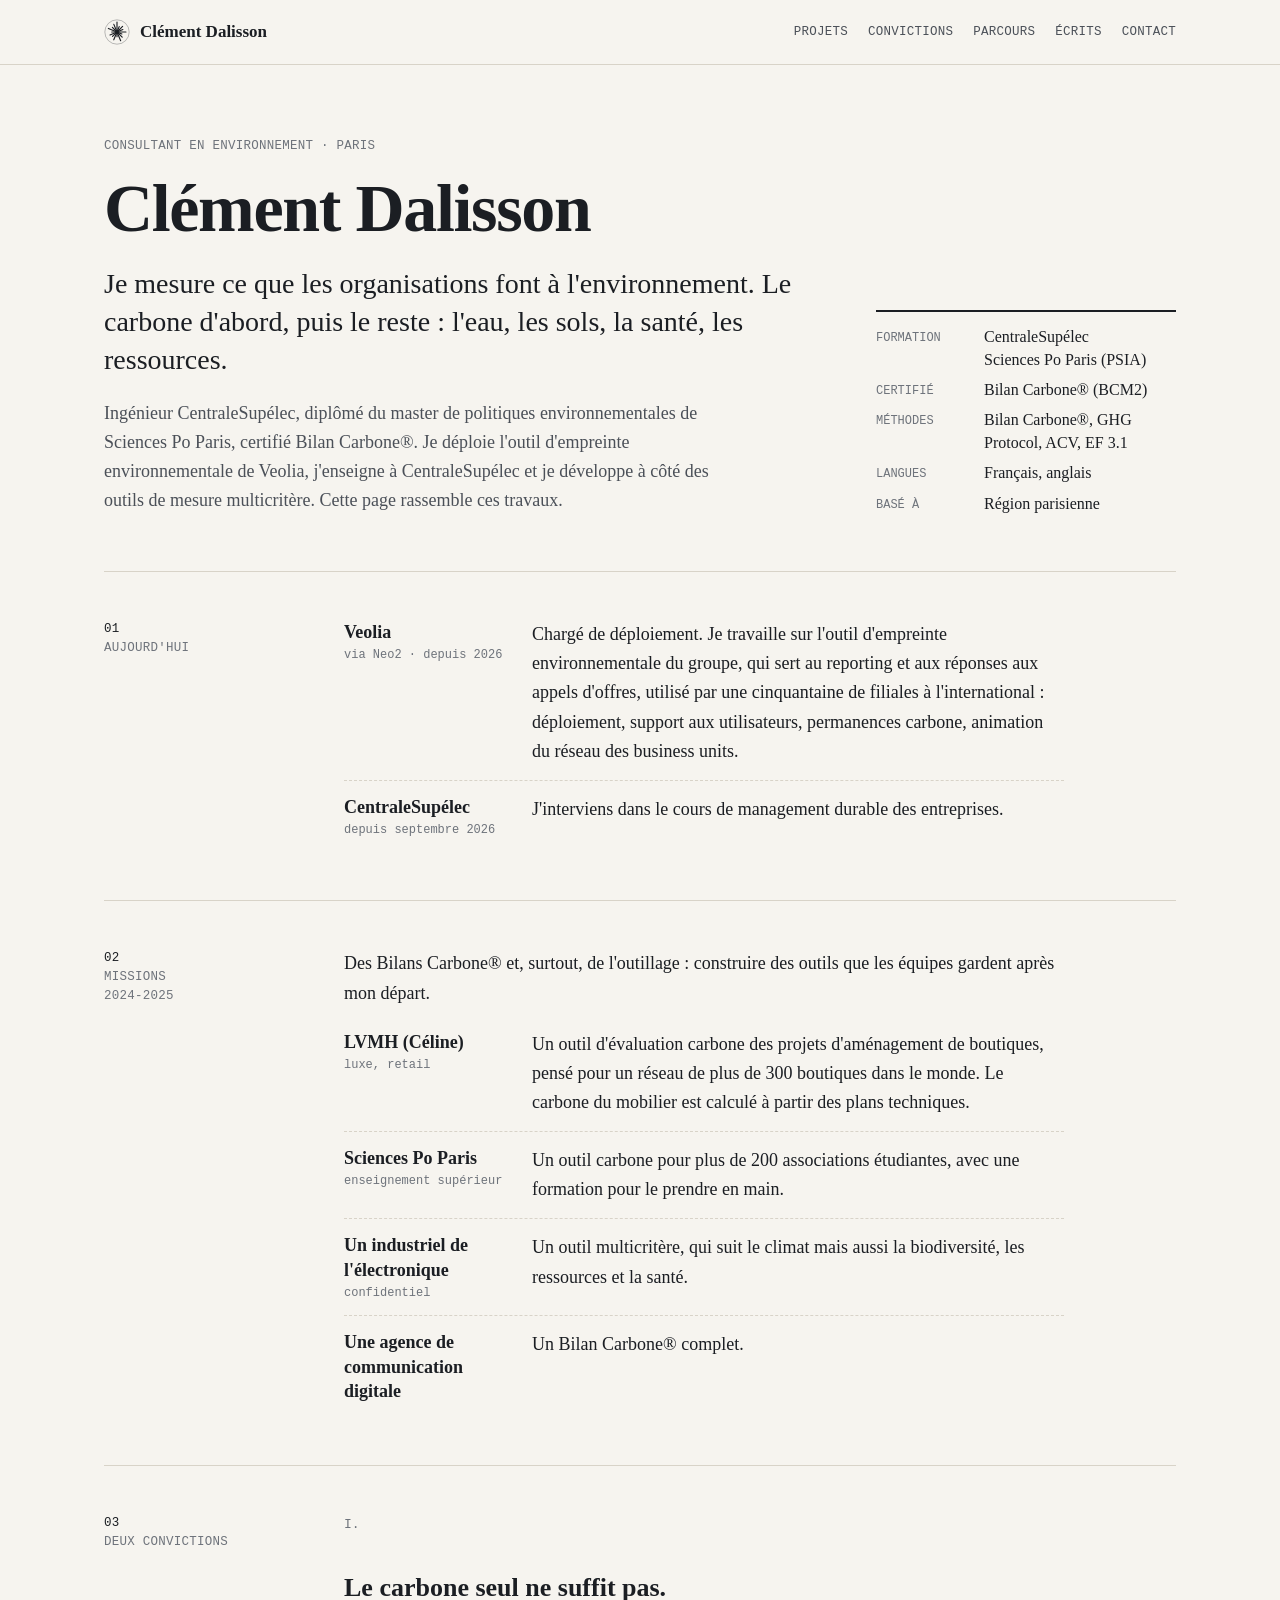
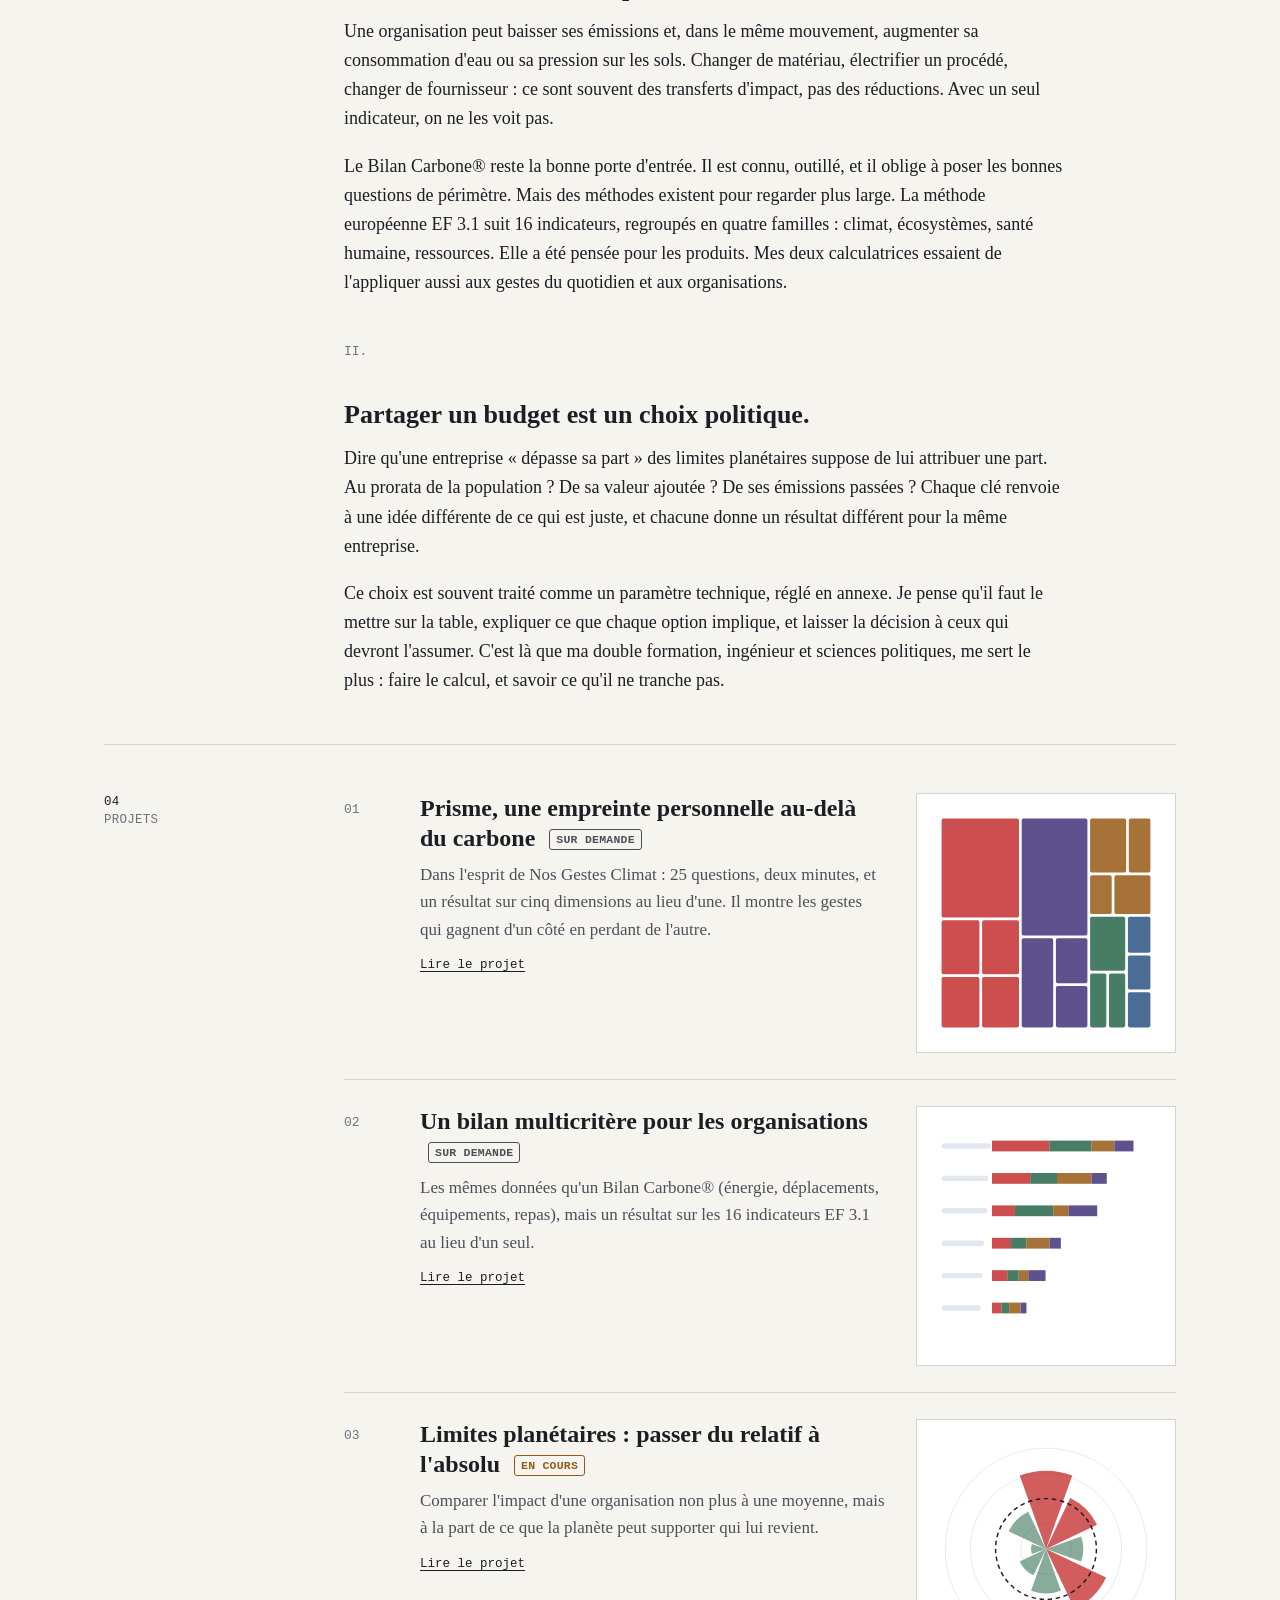
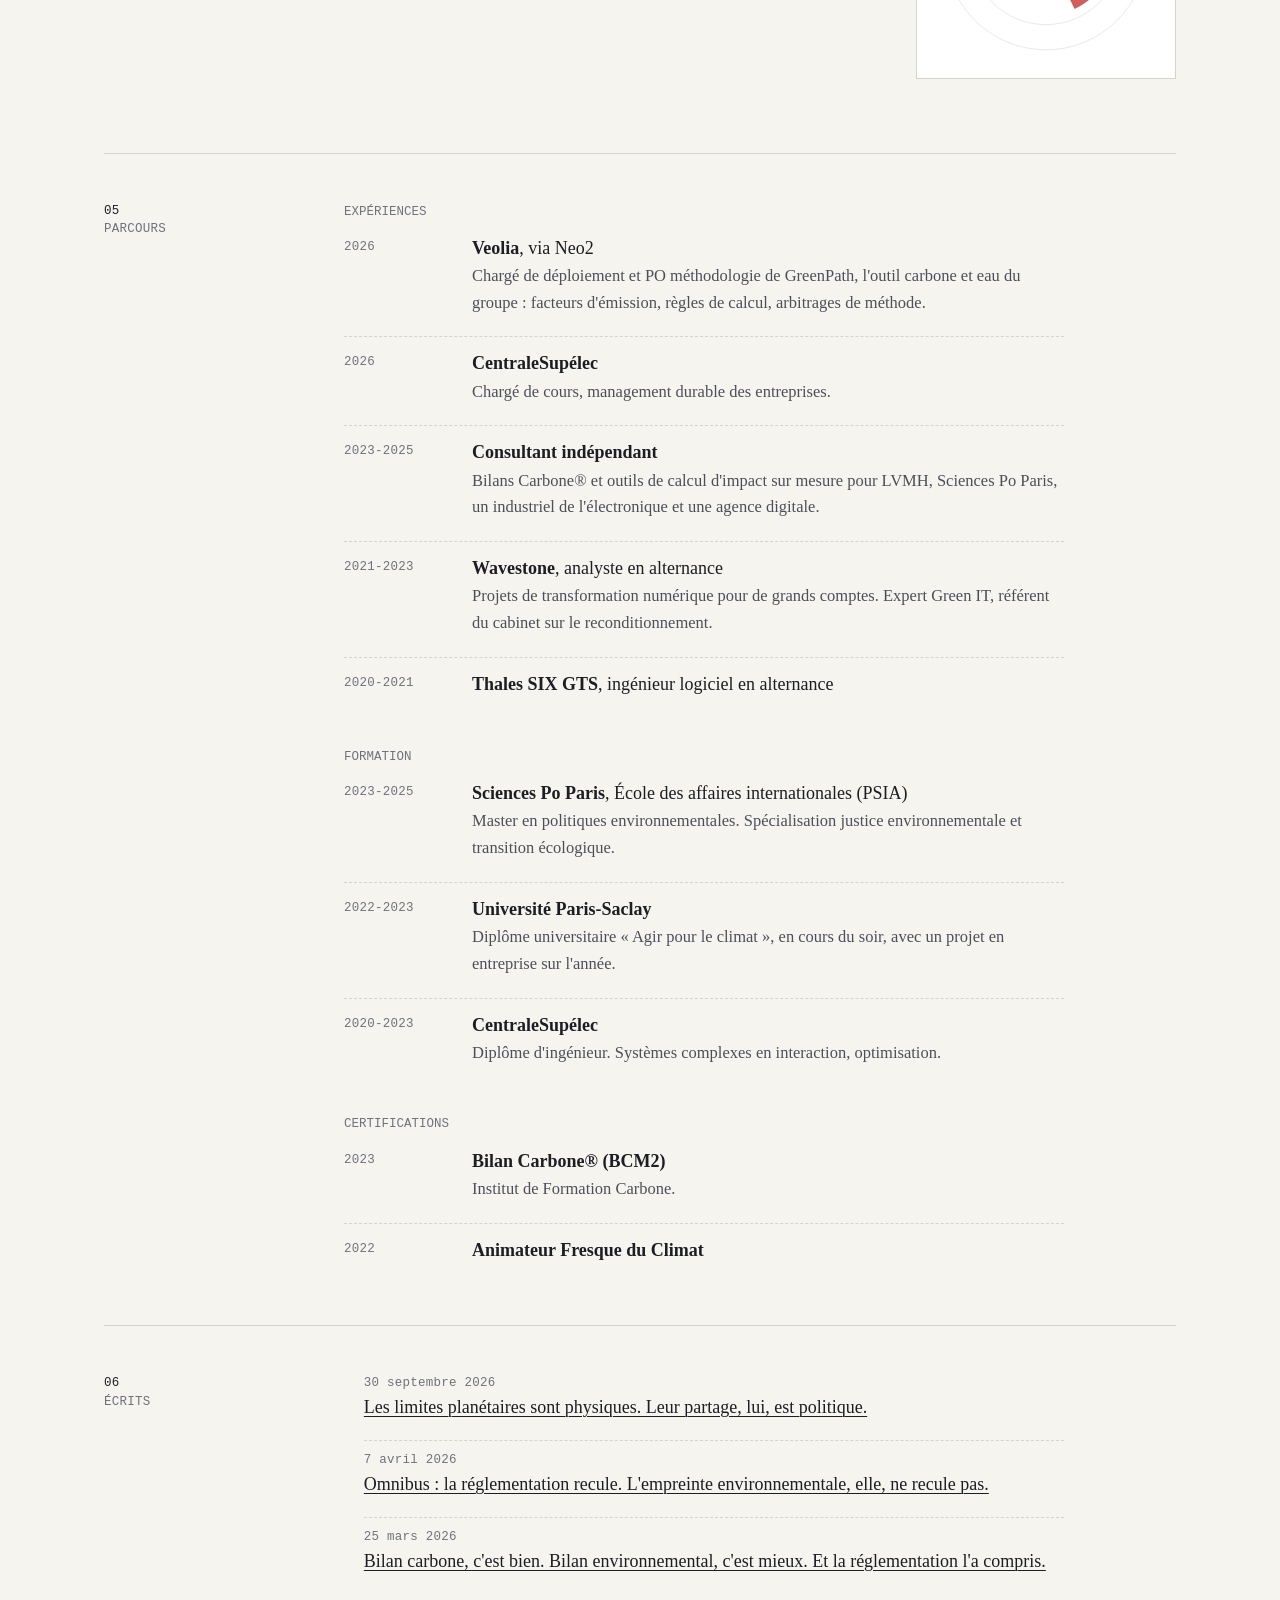
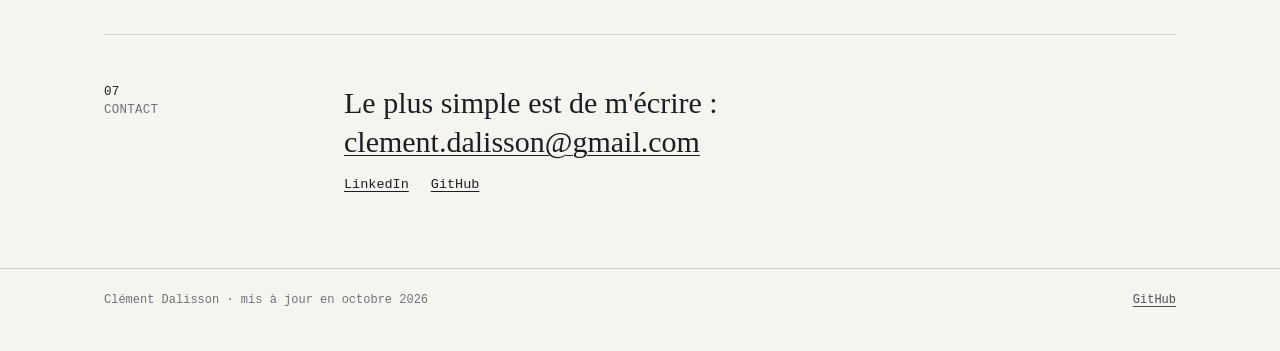
==== commit 2a7bbcdd: "Parcours aligné sur les CV, outils sur demande, CSP - Parcours : PO méthodologie GreenPath, chargé d" ====
--- a/index.html
+++ b/index.html
@@ -2,6 +2,8 @@
 <html lang="fr">
 <head>
 <meta charset="utf-8">
+<meta http-equiv="Content-Security-Policy" content="default-src 'none'; script-src 'none'; img-src 'self' data:; style-src 'self' 'unsafe-inline' https://fonts.googleapis.com; font-src https://fonts.gstatic.com; base-uri 'none'; form-action 'none'">
+<meta name="referrer" content="strict-origin-when-cross-origin">
 <meta name="viewport" content="width=device-width, initial-scale=1">
 <title>Clément Dalisson · Consultant en environnement</title>
 <meta name="description" content="Clément Dalisson, consultant en environnement. Bilan Carbone®, analyse multicritère EF 3.1, outils de mesure pour les organisations.">
@@ -121,7 +123,7 @@
           <a class="project" href="projets/prisme.html">
             <span class="num">01</span>
             <div>
-              <h3>Prisme, une empreinte personnelle au-delà du carbone <span class="tag">En ligne</span></h3>
+              <h3>Prisme, une empreinte personnelle au-delà du carbone <span class="tag ask">Sur demande</span></h3>
               <p>Dans l'esprit de Nos Gestes Climat&nbsp;: 25 questions, deux minutes, et un résultat sur cinq dimensions au lieu d'une. Il montre les gestes qui gagnent d'un côté en perdant de l'autre.</p>
               <span class="go">Lire le projet</span>
             </div>
@@ -222,10 +224,11 @@
       <div class="prose">
         <p class="sub-h">Expériences</p>
         <ol class="timeline">
-          <li><span class="year">2026</span><div><strong>Veolia</strong>, via Neo2<span class="d">Chargé de déploiement, outil d'empreinte environnementale.</span></div></li>
-          <li><span class="year">2026</span><div><strong>CentraleSupélec</strong><span class="d">Enseignement, management durable des entreprises.</span></div></li>
-          <li><span class="year">2024-2025</span><div><strong>Missions carbone</strong><span class="d">Bilans Carbone® et outils sur mesure pour LVMH, Sciences Po Paris, un industriel de l'électronique et une agence digitale.</span></div></li>
-          <li><span class="year">2021-2023</span><div><strong>Wavestone</strong>, analyste<span class="d">Projets de transformation numérique pour de grands comptes. Expert Green IT et reconditionnement.</span></div></li>
+          <li><span class="year">2026</span><div><strong>Veolia</strong>, via Neo2<span class="d">Chargé de déploiement et PO méthodologie de GreenPath, l'outil carbone et eau du groupe&nbsp;: facteurs d'émission, règles de calcul, arbitrages de méthode.</span></div></li>
+          <li><span class="year">2026</span><div><strong>CentraleSupélec</strong><span class="d">Chargé de cours, management durable des entreprises.</span></div></li>
+          <li><span class="year">2023-2025</span><div><strong>Consultant indépendant</strong><span class="d">Bilans Carbone® et outils de calcul d'impact sur mesure pour LVMH, Sciences Po Paris, un industriel de l'électronique et une agence digitale.</span></div></li>
+          <li><span class="year">2021-2023</span><div><strong>Wavestone</strong>, analyste en alternance<span class="d">Projets de transformation numérique pour de grands comptes. Expert Green IT, référent du cabinet sur le reconditionnement.</span></div></li>
+          <li><span class="year">2020-2021</span><div><strong>Thales SIX GTS</strong>, ingénieur logiciel en alternance</div></li>
         </ol>
         <p class="sub-h">Formation</p>
         <ol class="timeline">
@@ -259,7 +262,6 @@
         <p class="contact-links">
           <a href="https://www.linkedin.com/in/clement-dalisson">LinkedIn</a>
           <a href="https://github.com/ClementDalisson">GitHub</a>
-          <a href="prisme/">Prisme</a>
         </p>
       </div>
     </section>
@@ -269,8 +271,8 @@
 
 <footer class="foot">
   <div class="wrap">
-    <span>Clément Dalisson · mis à jour en septembre 2026</span>
-    <span><a href="https://github.com/ClementDalisson">GitHub</a> · <a href="prisme/">Prisme</a></span>
+    <span>Clément Dalisson · mis à jour en octobre 2026</span>
+    <span><a href="https://github.com/ClementDalisson">GitHub</a></span>
   </div>
 </footer>
 </body>
